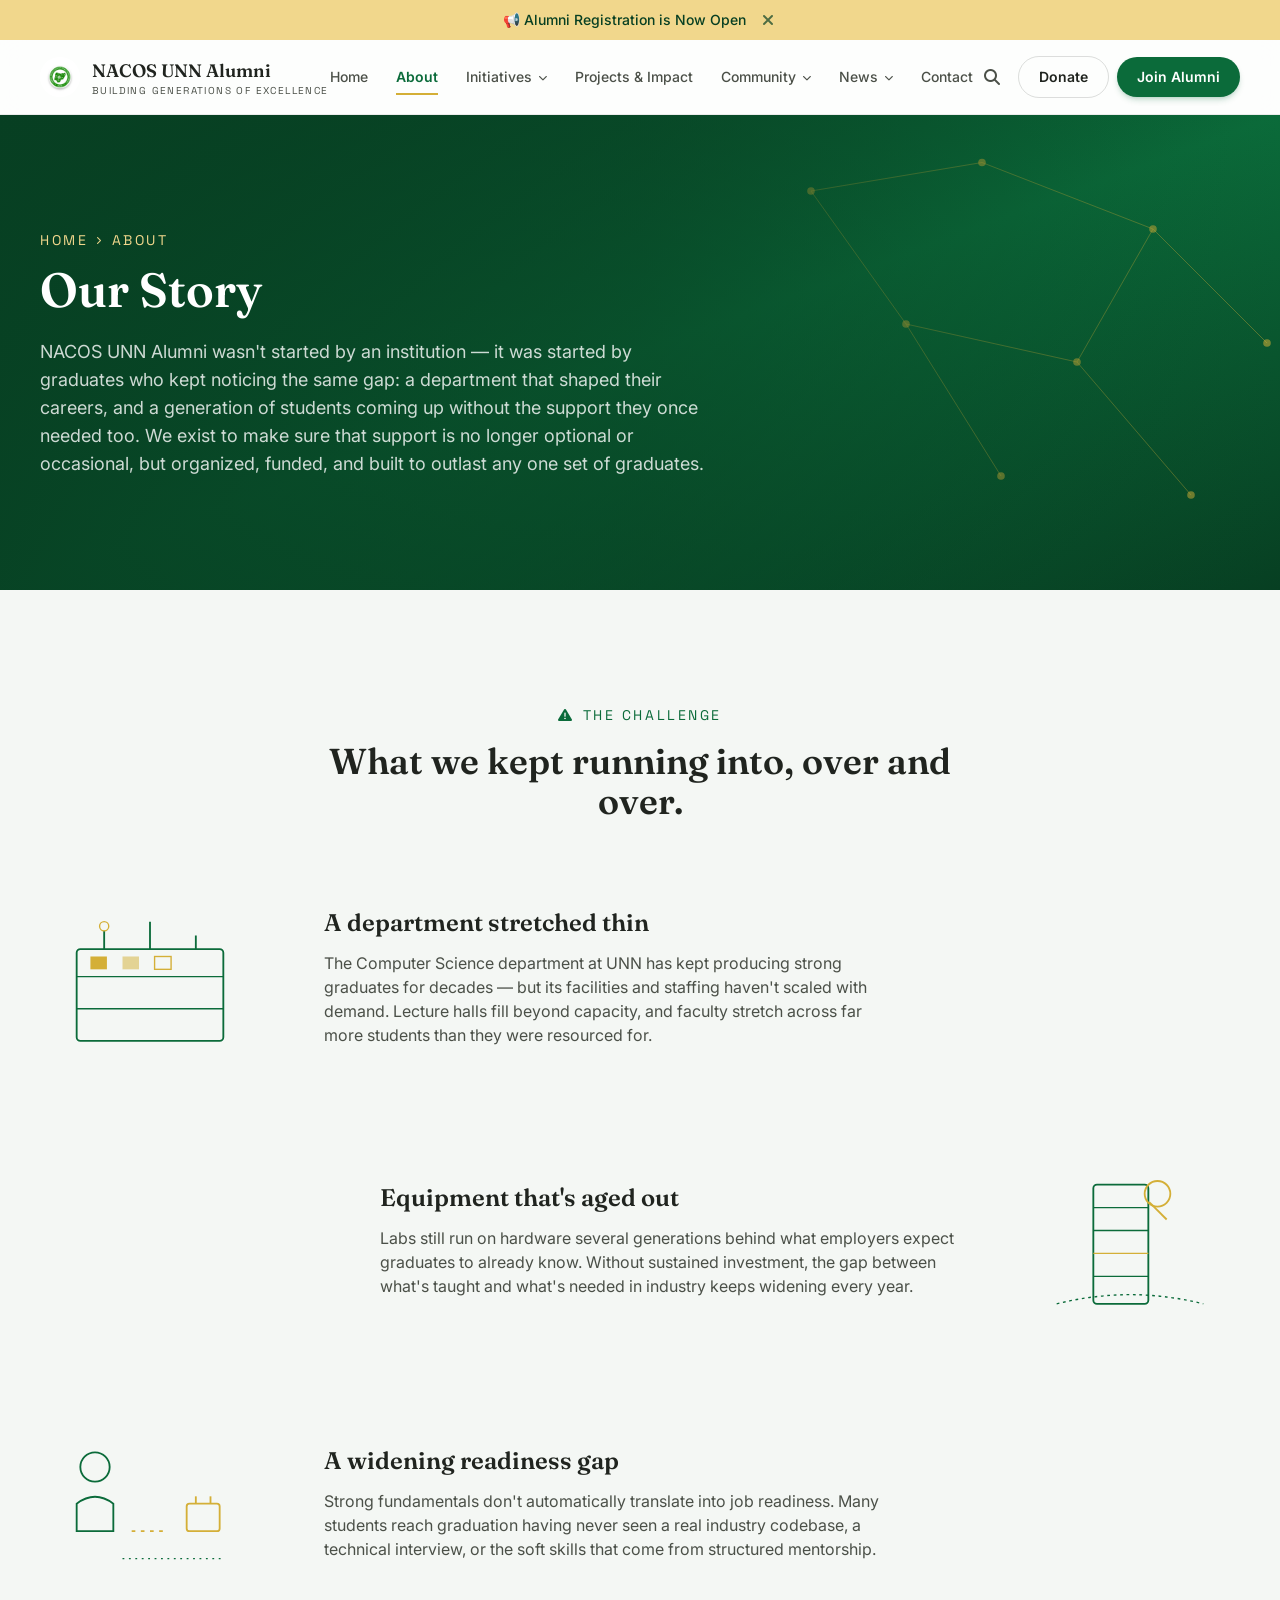
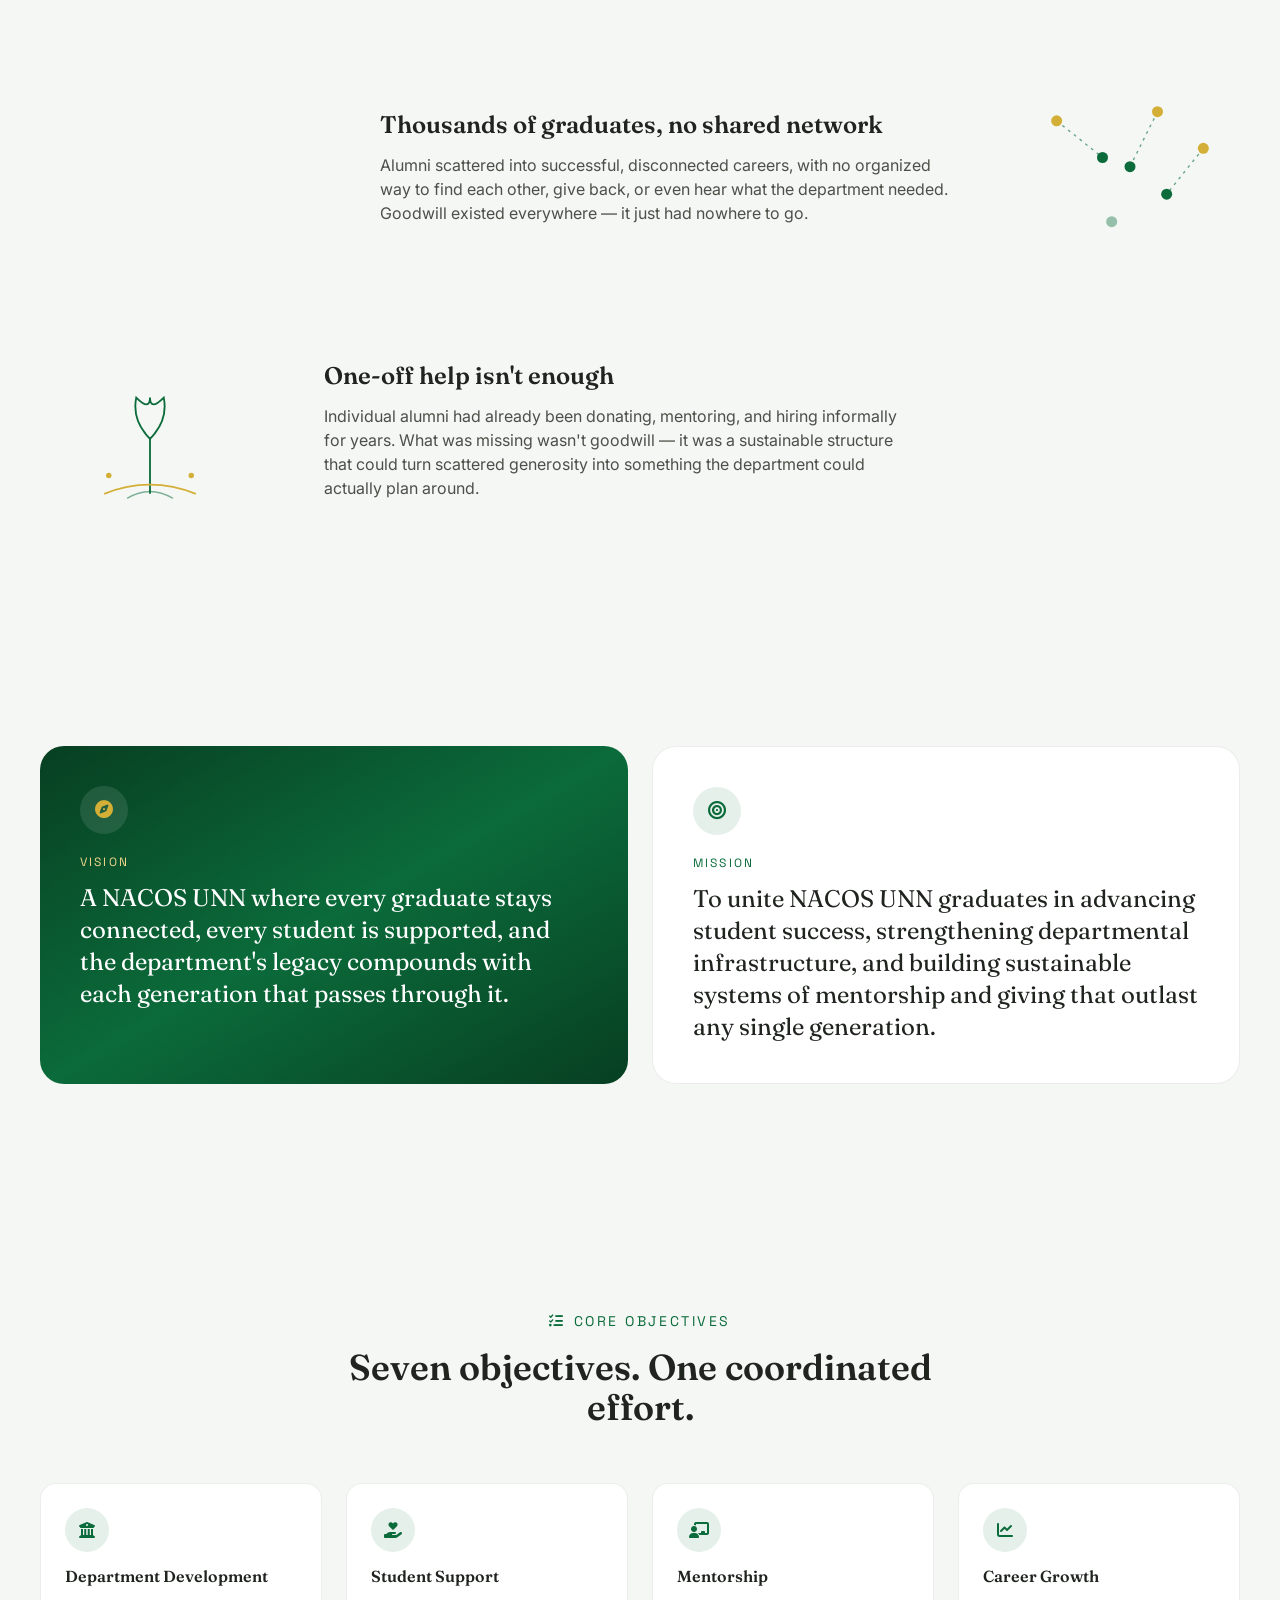
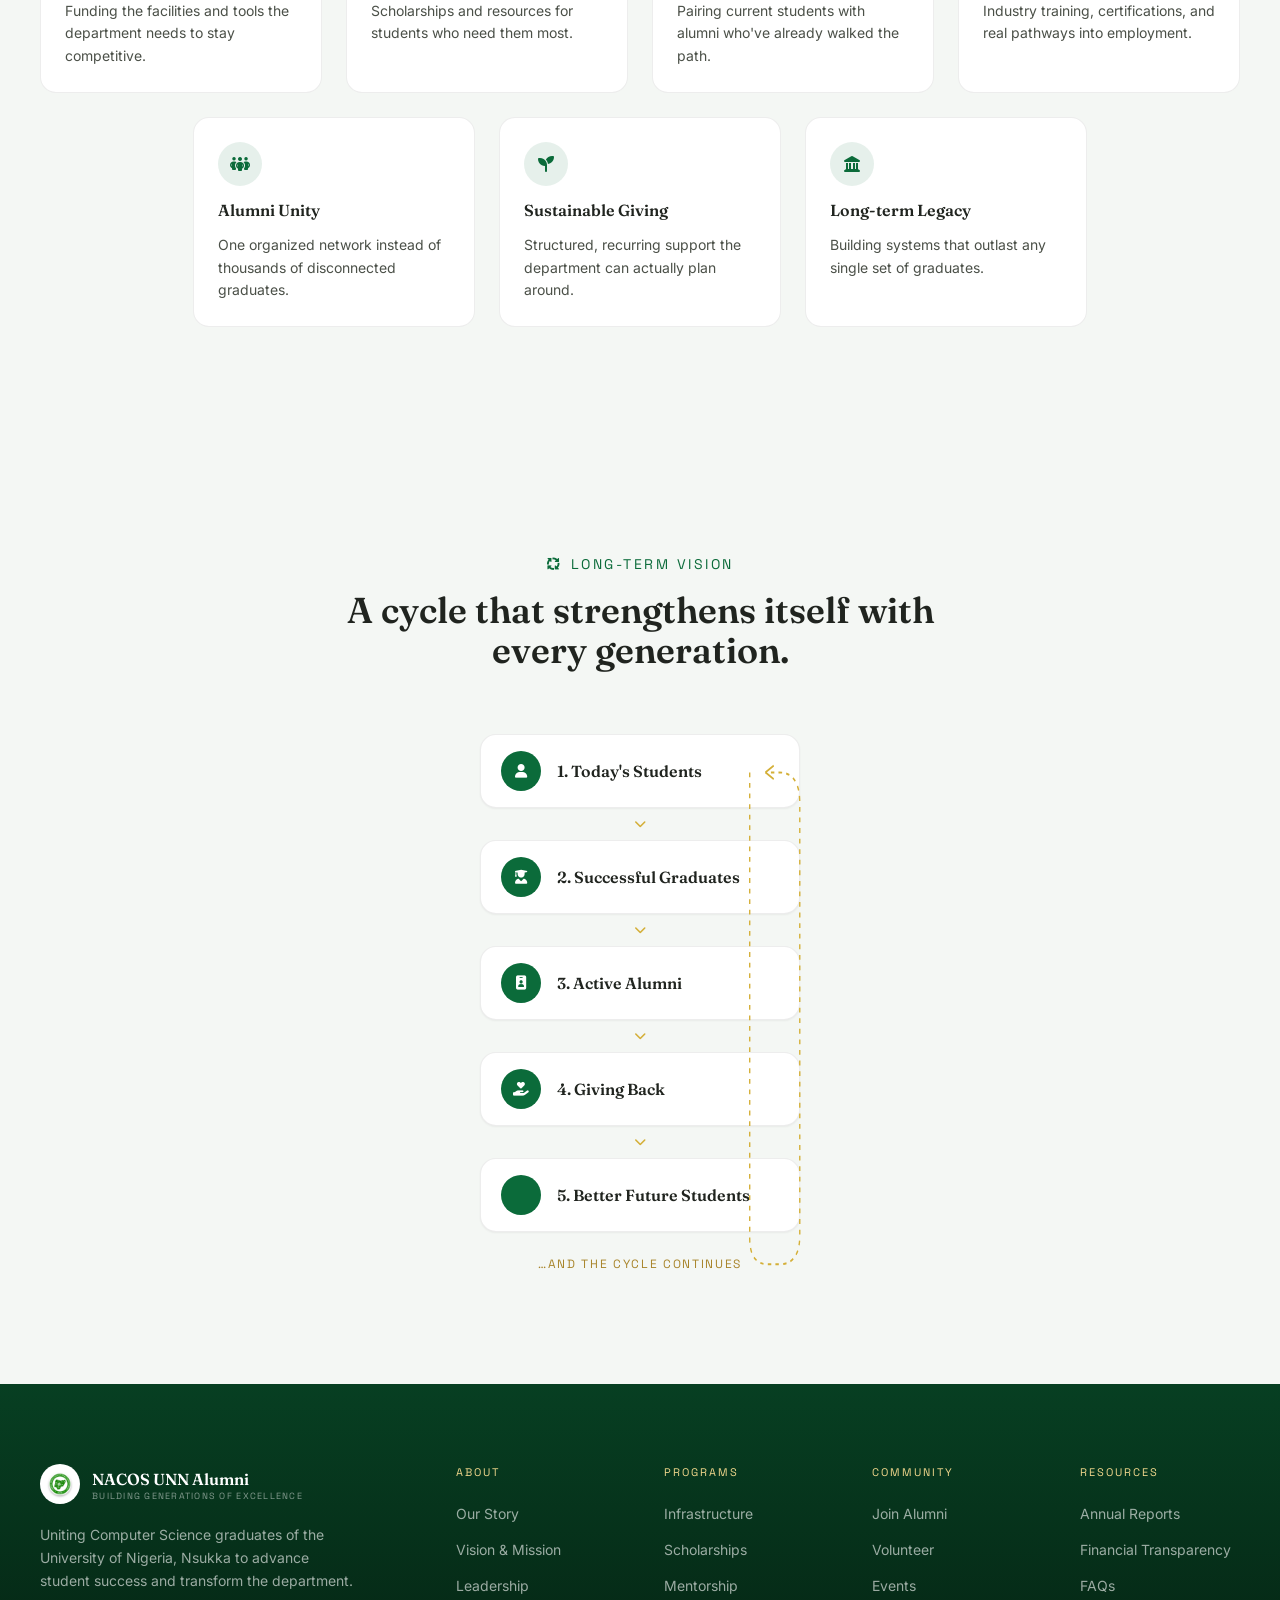
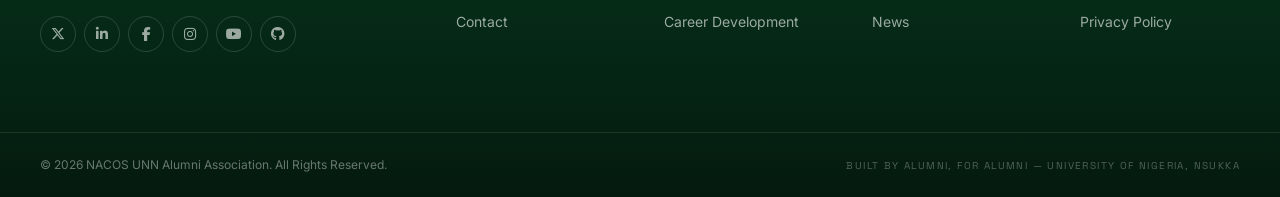
==== about.html @ 80c6c78e "Finished alumni website" ====
<!DOCTYPE html>
<html lang="en">
<head>
  <meta charset="UTF-8" />
  <meta name="viewport" content="width=device-width, initial-scale=1.0" />
  <title>Our Story — NACOS UNN Alumni Association</title>
  <meta name="description" content="Why the NACOS UNN Alumni Association was established, the challenges that led to it, and the long-term vision behind it." />

  <!-- Fonts: Fraunces (display/serif), Inter (body), Space Grotesk (eyebrows/labels) -->
  <link rel="preconnect" href="https://fonts.googleapis.com">
  <link rel="preconnect" href="https://fonts.gstatic.com" crossorigin>
  <link href="https://fonts.googleapis.com/css2?family=Fraunces:opsz,wght@9..144,500;9..144,600;9..144,700&family=Inter:wght@400;500;600;700&family=Space+Grotesk:wght@500;600&display=swap" rel="stylesheet">

  <!-- Font Awesome icons -->
  <link rel="stylesheet" href="https://cdnjs.cloudflare.com/ajax/libs/font-awesome/6.5.2/css/all.min.css">

  <!-- Shared, site-wide compiled Tailwind output -- same file the homepage
       uses, so both pages stay visually identical with one design system. -->
  <link rel="stylesheet" href="./css/output.css">
</head>

<body>

  <!-- =====================================================================
       ANNOUNCEMENT BAR + PRIMARY NAVIGATION + SEARCH MODAL + MOBILE MENU
       Identical chrome to index.html, for a consistent multi-page site.
       The only differences here: "About" is marked as the active link,
       and every other link that points to a homepage-only section is
       prefixed with "index.html" so it works correctly from this page.
  ====================================================================== -->
  <input type="checkbox" id="announcement-dismiss" class="announcement-dismiss sr-only" />
  <div class="announcement-bar">
    <div class="container-content flex items-center justify-center gap-3 py-2.5 text-center">
      <p class="font-body text-xs sm:text-sm font-medium text-forest-dark">
        📢 Alumni Registration is Now Open
      </p>
      <label for="announcement-dismiss" class="announcement-close" aria-label="Dismiss announcement">
        <i class="fa-solid fa-xmark"></i>
      </label>
    </div>
  </div>

  <header class="sticky top-0 z-50">
    <nav aria-label="Primary" class="nav-bar">
      <div class="container-content flex items-center justify-between py-3.5 lg:py-4">

        <a href="index.html" class="flex items-center gap-3" aria-label="NACOS UNN Alumni Association — go to homepage">
          <div class="w-10 h-10 rounded-full overflow-hidden bg-white/5 flex items-center justify-center">
              <img class="w-full h-full" src="./images/nacos_logo.jpg" alt="NACOS LOGO">
          </div>
          <span class="flex flex-col leading-tight">
            <span class="font-display text-base font-semibold text-ink sm:text-lg">NACOS UNN Alumni</span>
            <span class="font-mono text-[9px] uppercase tracking-[0.14em] text-ink-soft sm:text-[10px]">Building Generations of Excellence</span>
          </span>
        </a>

        <ul class="hidden items-center gap-7 lg:flex" role="list">
          <li>
            <a href="index.html" class="nav-link">Home</a>
          </li>
          <li>
            <a href="about.html" class="nav-link is-active" aria-current="page">About</a>
          </li>

          <li class="group relative">
            <button type="button" class="nav-link nav-link--trigger" aria-haspopup="true" aria-expanded="false">
              Initiatives
              <i class="fa-solid fa-chevron-down text-[9px] transition-transform duration-300 group-hover:rotate-180 group-focus-within:rotate-180"></i>
            </button>
            <div class="mega-menu" role="menu">
              <div class="mega-menu__grid">
                <a href="initiatives.html#infrastructure" class="mega-card" role="menuitem">
                  <span class="mega-card__icon"><i class="fa-solid fa-building"></i></span>
                  <span class="mega-card__title">Infrastructure</span>
                  <span class="mega-card__desc">Modern learning facilities.</span>
                </a>
                <a href="initiatives.html#scholarships" class="mega-card" role="menuitem">
                  <span class="mega-card__icon"><i class="fa-solid fa-graduation-cap"></i></span>
                  <span class="mega-card__title">Scholarships</span>
                  <span class="mega-card__desc">Financial support for students.</span>
                </a>
                <a href="initiatives.html#career-coaching" class="mega-card" role="menuitem">
                  <span class="mega-card__icon"><i class="fa-solid fa-briefcase"></i></span>
                  <span class="mega-card__title">Career Development</span>
                  <span class="mega-card__desc">Industry training and certifications.</span>
                </a>
                <a href="initiatives.html#mentorship" class="mega-card" role="menuitem">
                  <span class="mega-card__icon"><i class="fa-solid fa-handshake"></i></span>
                  <span class="mega-card__title">Mentorship</span>
                  <span class="mega-card__desc">Connect students with experienced alumni.</span>
                </a>
                <a href="initiatives.html#alumni-engagement" class="mega-card" role="menuitem">
                  <span class="mega-card__icon"><i class="fa-solid fa-users"></i></span>
                  <span class="mega-card__title">Community</span>
                  <span class="mega-card__desc">Networking events and reunions.</span>
                </a>
                <a href="initiatives.html#recognition" class="mega-card" role="menuitem">
                  <span class="mega-card__icon"><i class="fa-solid fa-award"></i></span>
                  <span class="mega-card__title">Recognition</span>
                  <span class="mega-card__desc">Awards and academic excellence.</span>
                </a>
              </div>
            </div>
          </li>

          <li>
            <a href="index.html#projects" class="nav-link">Projects &amp; Impact</a>
          </li>

          <li class="group relative">
            <button type="button" class="nav-link nav-link--trigger" aria-haspopup="true" aria-expanded="false">
              Community
              <i class="fa-solid fa-chevron-down text-[9px] transition-transform duration-300 group-hover:rotate-180 group-focus-within:rotate-180"></i>
            </button>
            <div class="dropdown-panel" role="menu">
              <span class="dropdown-item dropdown-item--disabled" role="menuitem" aria-disabled="true">
                Alumni Directory <span class="soon-tag">Coming Soon</span>
              </span>
              <a href="index.html#mentorship" class="dropdown-item" role="menuitem">Mentorship</a>
              <a href="index.html#events" class="dropdown-item" role="menuitem">Events</a>
              <a href="index.html#x-spaces" class="dropdown-item" role="menuitem">X Spaces</a>
              <a href="index.html#volunteer" class="dropdown-item" role="menuitem">Volunteer</a>
              <span class="dropdown-item dropdown-item--disabled" role="menuitem" aria-disabled="true">
                Regional Chapters <span class="soon-tag">Coming Soon</span>
              </span>
            </div>
          </li>

          <li class="group relative">
            <button type="button" class="nav-link nav-link--trigger" aria-haspopup="true" aria-expanded="false">
              News
              <i class="fa-solid fa-chevron-down text-[9px] transition-transform duration-300 group-hover:rotate-180 group-focus-within:rotate-180"></i>
            </button>
            <div class="dropdown-panel" role="menu">
              <a href="index.html#latest-news" class="dropdown-item" role="menuitem">Latest News</a>
              <a href="index.html#success-stories" class="dropdown-item" role="menuitem">Success Stories</a>
              <a href="index.html#project-updates" class="dropdown-item" role="menuitem">Project Updates</a>
              <a href="index.html#annual-reports" class="dropdown-item" role="menuitem">Annual Reports</a>
              <a href="index.html#press-releases" class="dropdown-item" role="menuitem">Press Releases</a>
            </div>
          </li>

          <li>
            <a href="index.html#contact" class="nav-link">Contact</a>
          </li>
        </ul>

        <div class="hidden items-center gap-2 lg:flex">
          <label for="search-toggle" class="search-icon-btn" aria-label="Open search" role="button" tabindex="0">
            <i class="fa-solid fa-magnifying-glass"></i>
          </label>
          <a href="support.html" class="btn-outline-dark">Donate</a>
          <a href="join.html" class="btn-fill-green">Join Alumni</a>
        </div>

        <div class="flex items-center gap-3 lg:hidden">
          <label for="search-toggle" class="search-icon-btn" aria-label="Open search" role="button" tabindex="0">
            <i class="fa-solid fa-magnifying-glass"></i>
          </label>
          <button id="mobile-menu-btn" type="button" aria-label="Open menu" aria-expanded="false" aria-controls="mobile-menu" class="search-icon-btn">
            <i class="fa-solid fa-bars text-lg"></i>
          </button>
        </div>
      </div>
    </nav>
  </header>

  <input type="checkbox" id="search-toggle" class="search-toggle sr-only" />
  <div class="search-modal-backdrop">
    <div class="search-modal" role="dialog" aria-modal="true" aria-label="Search the site">
      <div class="flex items-center justify-between gap-4 border-b border-ink/10 p-5">
        <label for="search-toggle" class="flex flex-1 items-center gap-3 cursor-text">
          <i class="fa-solid fa-magnifying-glass text-ink-soft"></i>
          <input type="search" placeholder="Search projects, news, alumni, events…" class="search-modal__input" />
        </label>
        <label for="search-toggle" class="search-modal__close" aria-label="Close search">
          <i class="fa-solid fa-xmark"></i>
        </label>
      </div>
      <div class="p-5">
        <p class="mb-3 font-mono text-[11px] uppercase tracking-[0.16em] text-ink-soft">Browse by category</p>
        <div class="flex flex-wrap gap-2">
          <a href="index.html#projects" class="search-suggestion">Projects</a>
          <a href="index.html#latest-news" class="search-suggestion">News</a>
          <a href="index.html#community" class="search-suggestion">Alumni</a>
          <a href="index.html#events" class="search-suggestion">Events</a>
          <a href="initiatives.html#scholarships" class="search-suggestion">Scholarships</a>
          <a href="index.html#latest-news" class="search-suggestion">Articles</a>
        </div>
      </div>
    </div>
  </div>

  <div id="mobile-menu" class="mobile-menu hidden" role="dialog" aria-modal="true" aria-label="Mobile navigation">
    <div class="flex items-center justify-between px-6 py-5">
      <a href="index.html" class="flex items-center gap-2.5" aria-label="NACOS UNN Alumni Association — go to homepage">
        <svg width="34" height="34" viewBox="0 0 42 42" aria-hidden="true">
          <circle cx="21" cy="21" r="20" fill="#D4AF37" stroke="#0B6B3A" stroke-width="1.5" />
          <path d="M21 14 L30 18.5 L21 23 L12 18.5 Z" fill="#073F22" />
          <path d="M16 20.5 V26 Q21 28.5 26 26 V20.5" fill="none" stroke="#073F22" stroke-width="1.4" />
        </svg>
        <span class="font-display text-base font-semibold text-white">NACOS UNN Alumni</span>
      </a>
      <button id="mobile-menu-close" type="button" aria-label="Close menu" class="flex h-10 w-10 items-center justify-center rounded-full bg-white/10 text-white">
        <i class="fa-solid fa-xmark text-xl"></i>
      </button>
    </div>

    <ul class="flex flex-1 flex-col gap-1 px-6 pt-4" role="list">
      <li class="menu-item delay-1"><a href="index.html" class="mobile-link">Home</a></li>
      <li class="menu-item delay-2"><a href="about.html" class="mobile-link is-active">About</a></li>
      <li class="menu-item delay-3"><a href="initiatives.html" class="mobile-link">Initiatives</a></li>
      <li class="menu-item delay-4"><a href="index.html#projects" class="mobile-link">Projects &amp; Impact</a></li>
      <li class="menu-item delay-5"><a href="index.html#community" class="mobile-link">Community</a></li>
      <li class="menu-item delay-6"><a href="index.html#latest-news" class="mobile-link">News</a></li>
      <li class="menu-item delay-7"><a href="index.html#contact" class="mobile-link">Contact</a></li>
    </ul>

    <div class="menu-item delay-7 flex flex-col gap-3 px-6 py-6">
      <a href="support.html" class="btn-outline-light w-full">Donate</a>
      <a href="join.html" class="btn-primary w-full">Join Alumni</a>
    </div>

    <div class="menu-item delay-7 flex items-center justify-center gap-4 pb-5">
      <a href="#" class="social-icon-light" aria-label="Facebook"><i class="fa-brands fa-facebook-f"></i></a>
      <a href="#" class="social-icon-light" aria-label="X (Twitter)"><i class="fa-brands fa-x-twitter"></i></a>
      <a href="#" class="social-icon-light" aria-label="LinkedIn"><i class="fa-brands fa-linkedin-in"></i></a>
      <a href="#" class="social-icon-light" aria-label="Instagram"><i class="fa-brands fa-instagram"></i></a>
    </div>

    <p class="menu-item delay-7 border-t border-white/10 px-6 py-4 text-center font-mono text-[11px] text-white/50">
      © 2026 NACOS UNN Alumni Association
    </p>
  </div>

  <!-- =====================================================================
       HERO (Page 2: About) — "Our Story"
       A shorter, contained hero (not full-screen like the homepage's) —
       a section banner rather than a landing moment. Same gradient +
       constellation language as the homepage hero, scaled down, so the
       brand feels continuous across pages.
  ====================================================================== -->
  <section class="relative overflow-hidden bg-gradient-to-br from-forest-dark via-forest to-forest-dark py-24 sm:py-28">
    <svg class="absolute inset-0 h-full w-full" viewBox="0 0 1440 500" preserveAspectRatio="xMidYMid slice" aria-hidden="true">
      <g stroke="#D4AF37" stroke-width="1" fill="none" opacity="0.4">
        <line x1="900" y1="80" x2="1080" y2="50" /><line x1="1080" y1="50" x2="1260" y2="120" />
        <line x1="1260" y1="120" x2="1380" y2="240" /><line x1="900" y1="80" x2="1000" y2="220" />
        <line x1="1000" y1="220" x2="1180" y2="260" /><line x1="1180" y1="260" x2="1260" y2="120" />
        <line x1="1000" y1="220" x2="1100" y2="380" /><line x1="1180" y1="260" x2="1300" y2="400" />
      </g>
      <g fill="#D4AF37" opacity="0.55">
        <circle cx="1080" cy="50" r="4" /><circle cx="1260" cy="120" r="4" /><circle cx="1380" cy="240" r="4" />
        <circle cx="1000" cy="220" r="4" /><circle cx="1180" cy="260" r="4" /><circle cx="1100" cy="380" r="4" />
        <circle cx="1300" cy="400" r="4" /><circle cx="900" cy="80" r="4" />
      </g>
    </svg>
    <div class="absolute inset-0 bg-gradient-to-r from-forest-dark/90 via-forest-dark/60 to-transparent"></div>

    <div class="container-content relative">
      <p class="eyebrow mb-4">
        <a href="index.html" class="hover:text-gold">Home</a>
        <i class="fa-solid fa-chevron-right text-[8px]"></i> About
      </p>
      <h1 class="font-display text-4xl font-semibold text-white sm:text-5xl">Our Story</h1>
      <p class="mt-6 max-w-2xl text-base leading-relaxed text-white/80 sm:text-lg">
        NACOS UNN Alumni wasn't started by an institution &mdash; it was started
        by graduates who kept noticing the same gap: a department that shaped
        their careers, and a generation of students coming up without the
        support they once needed too. We exist to make sure that support is
        no longer optional or occasional, but organized, funded, and built to
        outlast any one set of graduates.
      </p>
    </div>
  </section>

  <!-- =====================================================================
       THE CHALLENGE
       Five alternating storytelling rows, each paired with a small
       original line-art illustration (inline SVG, on-brand gold/forest)
       since no photographic assets are part of this build.
  ====================================================================== -->
  <section id="challenge" class="container-content py-20 sm:py-28">
    <div class="mx-auto max-w-2xl text-center">
      <p class="eyebrow eyebrow--light mx-auto mb-4 justify-center">
        <i class="fa-solid fa-triangle-exclamation"></i> The Challenge
      </p>
      <h2 class="font-display text-3xl font-semibold text-ink sm:text-4xl">
        What we kept running into, over and over.
      </h2>
    </div>

    <div class="mt-16 flex flex-col gap-16 sm:gap-20">

      <!-- 1. Current state of the department -->
      <div class="challenge-row">
        <div class="challenge-row__art">
          <svg viewBox="0 0 240 200" aria-hidden="true">
            <rect x="40" y="70" width="160" height="100" rx="4" fill="none" stroke="#0B6B3A" stroke-width="2"/>
            <line x1="40" y1="100" x2="200" y2="100" stroke="#0B6B3A" stroke-width="1.5"/>
            <line x1="40" y1="135" x2="200" y2="135" stroke="#0B6B3A" stroke-width="1.5"/>
            <rect x="55" y="78" width="18" height="14" fill="#D4AF37"/>
            <rect x="90" y="78" width="18" height="14" fill="#D4AF37" opacity="0.5"/>
            <rect x="125" y="78" width="18" height="14" fill="none" stroke="#D4AF37" stroke-width="1.5"/>
            <path d="M70 70 V50 M120 70 V40 M170 70 V55" stroke="#0B6B3A" stroke-width="2"/>
            <circle cx="70" cy="45" r="5" fill="none" stroke="#D4AF37" stroke-width="1.5"/>
          </svg>
        </div>
        <div class="challenge-row__text">
          <h3 class="challenge-row__title">A department stretched thin</h3>
          <p class="challenge-row__desc">
            The Computer Science department at UNN has kept producing strong
            graduates for decades &mdash; but its facilities and staffing haven't
            scaled with demand. Lecture halls fill beyond capacity, and
            faculty stretch across far more students than they were resourced
            for.
          </p>
        </div>
      </div>

      <!-- 2. Infrastructure challenges -->
      <div class="challenge-row challenge-row--reverse">
        <div class="challenge-row__art">
          <svg viewBox="0 0 240 200" aria-hidden="true">
            <rect x="80" y="40" width="60" height="130" rx="4" fill="none" stroke="#0B6B3A" stroke-width="2"/>
            <line x1="80" y1="65" x2="140" y2="65" stroke="#0B6B3A" stroke-width="1.5"/>
            <line x1="80" y1="90" x2="140" y2="90" stroke="#0B6B3A" stroke-width="1.5"/>
            <line x1="80" y1="115" x2="140" y2="115" stroke="#D4AF37" stroke-width="1.5"/>
            <line x1="80" y1="140" x2="140" y2="140" stroke="#0B6B3A" stroke-width="1.5"/>
            <circle cx="150" cy="50" r="14" fill="none" stroke="#D4AF37" stroke-width="2"/>
            <line x1="141" y1="59" x2="160" y2="78" stroke="#D4AF37" stroke-width="2"/>
            <path d="M40 170 Q120 150 200 170" stroke="#0B6B3A" stroke-width="1.5" fill="none" stroke-dasharray="3 4"/>
          </svg>
        </div>
        <div class="challenge-row__text">
          <h3 class="challenge-row__title">Equipment that's aged out</h3>
          <p class="challenge-row__desc">
            Labs still run on hardware several generations behind what
            employers expect graduates to already know. Without sustained
            investment, the gap between what's taught and what's needed in
            industry keeps widening every year.
          </p>
        </div>
      </div>

      <!-- 3. Career readiness gap -->
      <div class="challenge-row">
        <div class="challenge-row__art">
          <svg viewBox="0 0 240 200" aria-hidden="true">
            <circle cx="60" cy="60" r="16" fill="none" stroke="#0B6B3A" stroke-width="2"/>
            <path d="M40 100 Q60 85 80 100 V130 H40 Z" fill="none" stroke="#0B6B3A" stroke-width="2"/>
            <path d="M100 130 H140" stroke="#D4AF37" stroke-width="2" stroke-dasharray="4 6"/>
            <rect x="160" y="100" width="36" height="30" rx="3" fill="none" stroke="#D4AF37" stroke-width="2"/>
            <line x1="170" y1="100" x2="170" y2="92" stroke="#D4AF37" stroke-width="2"/>
            <line x1="186" y1="100" x2="186" y2="92" stroke="#D4AF37" stroke-width="2"/>
            <line x1="90" y1="160" x2="200" y2="160" stroke="#0B6B3A" stroke-width="1.5" stroke-dasharray="2 5"/>
          </svg>
        </div>
        <div class="challenge-row__text">
          <h3 class="challenge-row__title">A widening readiness gap</h3>
          <p class="challenge-row__desc">
            Strong fundamentals don't automatically translate into job
            readiness. Many students reach graduation having never seen a
            real industry codebase, a technical interview, or the soft
            skills that come from structured mentorship.
          </p>
        </div>
      </div>

      <!-- 4. Alumni disconnect -->
      <div class="challenge-row challenge-row--reverse">
        <div class="challenge-row__art">
          <svg viewBox="0 0 240 200" aria-hidden="true">
            <g stroke="#0B6B3A" stroke-width="1.5" fill="none" stroke-dasharray="3 5" opacity="0.6">
              <line x1="40" y1="50" x2="90" y2="90" /><line x1="150" y1="40" x2="120" y2="100" />
              <line x1="200" y1="80" x2="160" y2="130" />
            </g>
            <circle cx="40" cy="50" r="6" fill="#D4AF37"/>
            <circle cx="150" cy="40" r="6" fill="#D4AF37"/>
            <circle cx="200" cy="80" r="6" fill="#D4AF37"/>
            <circle cx="90" cy="90" r="6" fill="#0B6B3A"/>
            <circle cx="120" cy="100" r="6" fill="#0B6B3A"/>
            <circle cx="160" cy="130" r="6" fill="#0B6B3A"/>
            <circle cx="100" cy="160" r="6" fill="#0B6B3A" opacity="0.4"/>
          </svg>
        </div>
        <div class="challenge-row__text">
          <h3 class="challenge-row__title">Thousands of graduates, no shared network</h3>
          <p class="challenge-row__desc">
            Alumni scattered into successful, disconnected careers, with no
            organized way to find each other, give back, or even hear what
            the department needed. Goodwill existed everywhere &mdash; it just
            had nowhere to go.
          </p>
        </div>
      </div>

      <!-- 5. Need for sustainable support -->
      <div class="challenge-row">
        <div class="challenge-row__art">
          <svg viewBox="0 0 240 200" aria-hidden="true">
            <path d="M120 170 V110" stroke="#0B6B3A" stroke-width="2"/>
            <path d="M120 110 Q100 90 105 65 Q120 80 120 65 Q120 80 135 65 Q140 90 120 110 Z" fill="none" stroke="#0B6B3A" stroke-width="2"/>
            <path d="M70 170 Q120 150 170 170" stroke="#D4AF37" stroke-width="2" fill="none"/>
            <path d="M95 175 Q120 160 145 175" stroke="#0B6B3A" stroke-width="1.5" fill="none" opacity="0.5"/>
            <circle cx="75" cy="150" r="3" fill="#D4AF37"/>
            <circle cx="165" cy="150" r="3" fill="#D4AF37"/>
          </svg>
        </div>
        <div class="challenge-row__text">
          <h3 class="challenge-row__title">One-off help isn't enough</h3>
          <p class="challenge-row__desc">
            Individual alumni had already been donating, mentoring, and
            hiring informally for years. What was missing wasn't goodwill
            &mdash; it was a sustainable structure that could turn scattered
            generosity into something the department could actually plan
            around.
          </p>
        </div>
      </div>

    </div>
  </section>

  <!-- =====================================================================
       VISION & MISSION
       Two contrasting cards side by side: Vision (dark/gold) and Mission
       (light/forest), so they read as distinct but complementary.
  ====================================================================== -->
  <section class="bg-mist py-20 sm:py-28">
    <div class="container-content">
      <div class="grid gap-6 lg:grid-cols-2">

        <div class="vm-card vm-card--dark">
          <span class="vm-card__icon vm-card__icon--dark"><i class="fa-solid fa-compass"></i></span>
          <p class="vm-card__label vm-card__label--dark">Vision</p>
          <p class="vm-card__statement vm-card__statement--dark">
            A NACOS UNN where every graduate stays connected, every student
            is supported, and the department's legacy compounds with each
            generation that passes through it.
          </p>
        </div>

        <div class="vm-card vm-card--light">
          <span class="vm-card__icon vm-card__icon--light"><i class="fa-solid fa-bullseye"></i></span>
          <p class="vm-card__label vm-card__label--light">Mission</p>
          <p class="vm-card__statement vm-card__statement--light">
            To unite NACOS UNN graduates in advancing student success,
            strengthening departmental infrastructure, and building
            sustainable systems of mentorship and giving that outlast any
            single generation.
          </p>
        </div>

      </div>
    </div>
  </section>

  <!-- =====================================================================
       CORE OBJECTIVES
       Seven cards. Laid out as a centered flex-wrap grid (rather than a
       fixed grid-cols) so the leftover card in the final row centers
       itself naturally instead of sitting awkwardly to one side.
  ====================================================================== -->
  <section class="container-content py-20 sm:py-28">
    <div class="mx-auto max-w-2xl text-center">
      <p class="eyebrow eyebrow--light mx-auto mb-4 justify-center">
        <i class="fa-solid fa-list-check"></i> Core Objectives
      </p>
      <h2 class="font-display text-3xl font-semibold text-ink sm:text-4xl">
        Seven objectives. One coordinated effort.
      </h2>
    </div>

    <div class="objectives-grid">
      <div class="objective-card">
        <span class="objective-card__icon"><i class="fa-solid fa-building-columns"></i></span>
        <h3 class="objective-card__title">Department Development</h3>
        <p class="objective-card__desc">Funding the facilities and tools the department needs to stay competitive.</p>
      </div>
      <div class="objective-card">
        <span class="objective-card__icon"><i class="fa-solid fa-hand-holding-heart"></i></span>
        <h3 class="objective-card__title">Student Support</h3>
        <p class="objective-card__desc">Scholarships and resources for students who need them most.</p>
      </div>
      <div class="objective-card">
        <span class="objective-card__icon"><i class="fa-solid fa-chalkboard-user"></i></span>
        <h3 class="objective-card__title">Mentorship</h3>
        <p class="objective-card__desc">Pairing current students with alumni who've already walked the path.</p>
      </div>
      <div class="objective-card">
        <span class="objective-card__icon"><i class="fa-solid fa-chart-line"></i></span>
        <h3 class="objective-card__title">Career Growth</h3>
        <p class="objective-card__desc">Industry training, certifications, and real pathways into employment.</p>
      </div>
      <div class="objective-card">
        <span class="objective-card__icon"><i class="fa-solid fa-people-group"></i></span>
        <h3 class="objective-card__title">Alumni Unity</h3>
        <p class="objective-card__desc">One organized network instead of thousands of disconnected graduates.</p>
      </div>
      <div class="objective-card">
        <span class="objective-card__icon"><i class="fa-solid fa-seedling"></i></span>
        <h3 class="objective-card__title">Sustainable Giving</h3>
        <p class="objective-card__desc">Structured, recurring support the department can actually plan around.</p>
      </div>
      <div class="objective-card">
        <span class="objective-card__icon"><i class="fa-solid fa-landmark"></i></span>
        <h3 class="objective-card__title">Long-term Legacy</h3>
        <p class="objective-card__desc">Building systems that outlast any single set of graduates.</p>
      </div>
    </div>
  </section>

  <!-- =====================================================================
       LONG-TERM VISION — visual roadmap
       A vertical 5-stage cycle: Today's Students -> Successful Graduates
       -> Active Alumni -> Giving Back -> Better Future Students, with a
       looping connector back to the top signifying the cycle repeats and
       compounds with every generation (ties back to the Vision card above).
  ====================================================================== -->
  <section class="bg-mist py-20 sm:py-28">
    <div class="container-content">
      <div class="mx-auto max-w-2xl text-center">
        <p class="eyebrow eyebrow--light mx-auto mb-4 justify-center">
          <i class="fa-solid fa-arrows-spin"></i> Long-Term Vision
        </p>
        <h2 class="font-display text-3xl font-semibold text-ink sm:text-4xl">
          A cycle that strengthens itself with every generation.
        </h2>
      </div>

      <div class="roadmap">
        <div class="roadmap__loop" aria-hidden="true">
          <svg viewBox="0 0 140 560" preserveAspectRatio="none">
            <path d="M55 40 V525 Q55 552 82 552 H98 Q128 552 128 522 V72 Q128 40 98 40 H78"
                  fill="none" stroke="#D4AF37" stroke-width="2" stroke-dasharray="5 6" />
            <path d="M78 40 l12 -7 M78 40 l12 7" fill="none" stroke="#D4AF37" stroke-width="2" />
          </svg>
        </div>

        <div class="roadmap__step">
          <span class="roadmap__icon"><i class="fa-solid fa-user"></i></span>
          <span class="roadmap__label">1. Today's Students</span>
        </div>
        <i class="fa-solid fa-chevron-down roadmap__arrow" aria-hidden="true"></i>

        <div class="roadmap__step">
          <span class="roadmap__icon"><i class="fa-solid fa-user-graduate"></i></span>
          <span class="roadmap__label">2. Successful Graduates</span>
        </div>
        <i class="fa-solid fa-chevron-down roadmap__arrow" aria-hidden="true"></i>

        <div class="roadmap__step">
          <span class="roadmap__icon"><i class="fa-solid fa-id-badge"></i></span>
          <span class="roadmap__label">3. Active Alumni</span>
        </div>
        <i class="fa-solid fa-chevron-down roadmap__arrow" aria-hidden="true"></i>

        <div class="roadmap__step">
          <span class="roadmap__icon"><i class="fa-solid fa-hand-holding-heart"></i></span>
          <span class="roadmap__label">4. Giving Back</span>
        </div>
        <i class="fa-solid fa-chevron-down roadmap__arrow" aria-hidden="true"></i>

        <div class="roadmap__step roadmap__step--last">
          <span class="roadmap__icon"><i class="fa-solid fa-sparkles"></i></span>
          <span class="roadmap__label">5. Better Future Students</span>
        </div>

        <p class="roadmap__loop-caption">…and the cycle continues</p>
      </div>
    </div>
  </section>


  <!-- ===================================================================
       SITE FOOTER
       Four-column nav + brand + social + legal bottom bar.
       Matches the dark-green brand palette used across the site.
  ==================================================================== -->
  <footer class="bg-gradient-to-b from-forest-dark to-[#041A0E]" aria-label="Site footer">

    <!-- Top: logo + columns + newsletter -->
    <div class="container-content py-16 sm:py-20">
      <div class="grid grid-cols-1 gap-12 sm:grid-cols-2 lg:grid-cols-6">

        <!-- Brand column (spans 2 of 6 on large) -->
        <div class="lg:col-span-2">
          <a href="index.html" class="inline-flex items-center gap-3 mb-5" aria-label="NACOS UNN Alumni Association — homepage">
            <div class="w-10 h-10 rounded-full overflow-hidden bg-white/5 flex items-center justify-center">
              <img class="w-full h-full" src="./images/nacos_logo.jpg" alt="NACOS LOGO">
          </div>
            <span class="flex flex-col leading-tight">
              <span class="font-display text-base font-semibold text-white">NACOS UNN Alumni</span>
              <span class="font-mono text-[9px] uppercase tracking-[0.14em] text-white/50">Building Generations of Excellence</span>
            </span>
          </a>

          <p class="font-body text-sm leading-relaxed text-white/60 max-w-xs">
            Uniting Computer Science graduates of the University of Nigeria, Nsukka to advance student success and transform the department.
          </p>

          <!-- Social icons -->
          <div class="mt-6 flex flex-wrap gap-2">
            <a href="#" class="flex h-9 w-9 items-center justify-center rounded-full border border-white/15 text-white/60 transition-all duration-200 hover:border-gold hover:text-gold" aria-label="Follow us on X (Twitter)">
              <i class="fa-brands fa-x-twitter text-sm"></i>
            </a>
            <a href="#" class="flex h-9 w-9 items-center justify-center rounded-full border border-white/15 text-white/60 transition-all duration-200 hover:border-gold hover:text-gold" aria-label="Connect on LinkedIn">
              <i class="fa-brands fa-linkedin-in text-sm"></i>
            </a>
            <a href="#" class="flex h-9 w-9 items-center justify-center rounded-full border border-white/15 text-white/60 transition-all duration-200 hover:border-gold hover:text-gold" aria-label="Follow us on Facebook">
              <i class="fa-brands fa-facebook-f text-sm"></i>
            </a>
            <a href="#" class="flex h-9 w-9 items-center justify-center rounded-full border border-white/15 text-white/60 transition-all duration-200 hover:border-gold hover:text-gold" aria-label="Follow us on Instagram">
              <i class="fa-brands fa-instagram text-sm"></i>
            </a>
            <a href="#" class="flex h-9 w-9 items-center justify-center rounded-full border border-white/15 text-white/60 transition-all duration-200 hover:border-gold hover:text-gold" aria-label="Subscribe on YouTube">
              <i class="fa-brands fa-youtube text-sm"></i>
            </a>
            <a href="#" class="flex h-9 w-9 items-center justify-center rounded-full border border-white/15 text-white/60 transition-all duration-200 hover:border-gold hover:text-gold" aria-label="Find us on GitHub">
              <i class="fa-brands fa-github text-sm"></i>
            </a>
          </div>
        </div>

        <!-- Nav column 1: About -->
        <div>
          <h3 class="font-mono text-[11px] uppercase tracking-[0.18em] text-gold-soft mb-5">About</h3>
          <ul class="space-y-3" role="list">
            <li><a href="about.html" class="font-body text-sm text-white/60 transition-colors duration-200 hover:text-white">Our Story</a></li>
            <li><a href="about.html#vision-mission" class="font-body text-sm text-white/60 transition-colors duration-200 hover:text-white">Vision &amp; Mission</a></li>
            <li><a href="about.html#leadership" class="font-body text-sm text-white/60 transition-colors duration-200 hover:text-white">Leadership</a></li>
            <li><a href="index.html#contact" class="font-body text-sm text-white/60 transition-colors duration-200 hover:text-white">Contact</a></li>
          </ul>
        </div>

        <!-- Nav column 2: Programs -->
        <div>
          <h3 class="font-mono text-[11px] uppercase tracking-[0.18em] text-gold-soft mb-5">Programs</h3>
          <ul class="space-y-3" role="list">
            <li><a href="initiatives.html#infrastructure" class="font-body text-sm text-white/60 transition-colors duration-200 hover:text-white">Infrastructure</a></li>
            <li><a href="initiatives.html#scholarships" class="font-body text-sm text-white/60 transition-colors duration-200 hover:text-white">Scholarships</a></li>
            <li><a href="initiatives.html#mentorship" class="font-body text-sm text-white/60 transition-colors duration-200 hover:text-white">Mentorship</a></li>
            <li><a href="initiatives.html#career-coaching" class="font-body text-sm text-white/60 transition-colors duration-200 hover:text-white">Career Development</a></li>
          </ul>
        </div>

        <!-- Nav column 3: Community -->
        <div>
          <h3 class="font-mono text-[11px] uppercase tracking-[0.18em] text-gold-soft mb-5">Community</h3>
          <ul class="space-y-3" role="list">
            <li><a href="join.html" class="font-body text-sm text-white/60 transition-colors duration-200 hover:text-white">Join Alumni</a></li>
            <li><a href="projects.html#volunteer" class="font-body text-sm text-white/60 transition-colors duration-200 hover:text-white">Volunteer</a></li>
            <li><a href="index.html#events" class="font-body text-sm text-white/60 transition-colors duration-200 hover:text-white">Events</a></li>
            <li><a href="index.html#latest-news" class="font-body text-sm text-white/60 transition-colors duration-200 hover:text-white">News</a></li>
          </ul>
        </div>

        <!-- Nav column 4: Resources -->
        <div>
          <h3 class="font-mono text-[11px] uppercase tracking-[0.18em] text-gold-soft mb-5">Resources</h3>
          <ul class="space-y-3" role="list">
            <li><a href="projects.html#financial-transparency" class="font-body text-sm text-white/60 transition-colors duration-200 hover:text-white">Annual Reports</a></li>
            <li><a href="projects.html#financial-transparency" class="font-body text-sm text-white/60 transition-colors duration-200 hover:text-white">Financial Transparency</a></li>
            <li><a href="support.html#faq" class="font-body text-sm text-white/60 transition-colors duration-200 hover:text-white">FAQs</a></li>
            <li><a href="#privacy" class="font-body text-sm text-white/60 transition-colors duration-200 hover:text-white">Privacy Policy</a></li>
          </ul>
        </div>

      </div>
    </div>

    <!-- Divider -->
    <div class="border-t border-white/10"></div>

    <!-- Bottom bar -->
    <div class="container-content py-6">
      <div class="flex flex-col items-center gap-3 text-center sm:flex-row sm:justify-between sm:text-left">
        <p class="font-body text-xs text-white/40">
          © 2026 NACOS UNN Alumni Association. All Rights Reserved.
        </p>
        <p class="font-mono text-[10px] uppercase tracking-[0.14em] text-white/30">
          Built by alumni, for alumni — University of Nigeria, Nsukka
        </p>
      </div>
    </div>

  </footer>



  <!-- =====================================================================
       JAVASCRIPT — MOBILE MENU ONLY (identical to index.html)
  ====================================================================== -->
  <script>
    const menuBtn = document.getElementById('mobile-menu-btn');
    const closeBtn = document.getElementById('mobile-menu-close');
    const mobileMenu = document.getElementById('mobile-menu');

    function openMobileMenu() {
      mobileMenu.classList.remove('hidden');
      mobileMenu.classList.add('flex', 'is-open');
      document.body.classList.add('overflow-hidden');
      menuBtn.setAttribute('aria-expanded', 'true');
      closeBtn.focus();
    }

    function closeMobileMenu() {
      mobileMenu.classList.add('hidden');
      mobileMenu.classList.remove('flex', 'is-open');
      document.body.classList.remove('overflow-hidden');
      menuBtn.setAttribute('aria-expanded', 'false');
      menuBtn.focus();
    }

    menuBtn.addEventListener('click', openMobileMenu);
    closeBtn.addEventListener('click', closeMobileMenu);

    mobileMenu.querySelectorAll('a').forEach((link) => {
      link.addEventListener('click', closeMobileMenu);
    });

    document.addEventListener('keydown', (e) => {
      if (e.key === 'Escape' && !mobileMenu.classList.contains('hidden')) {
        closeMobileMenu();
      }
    });
  </script>

</body>
</html>
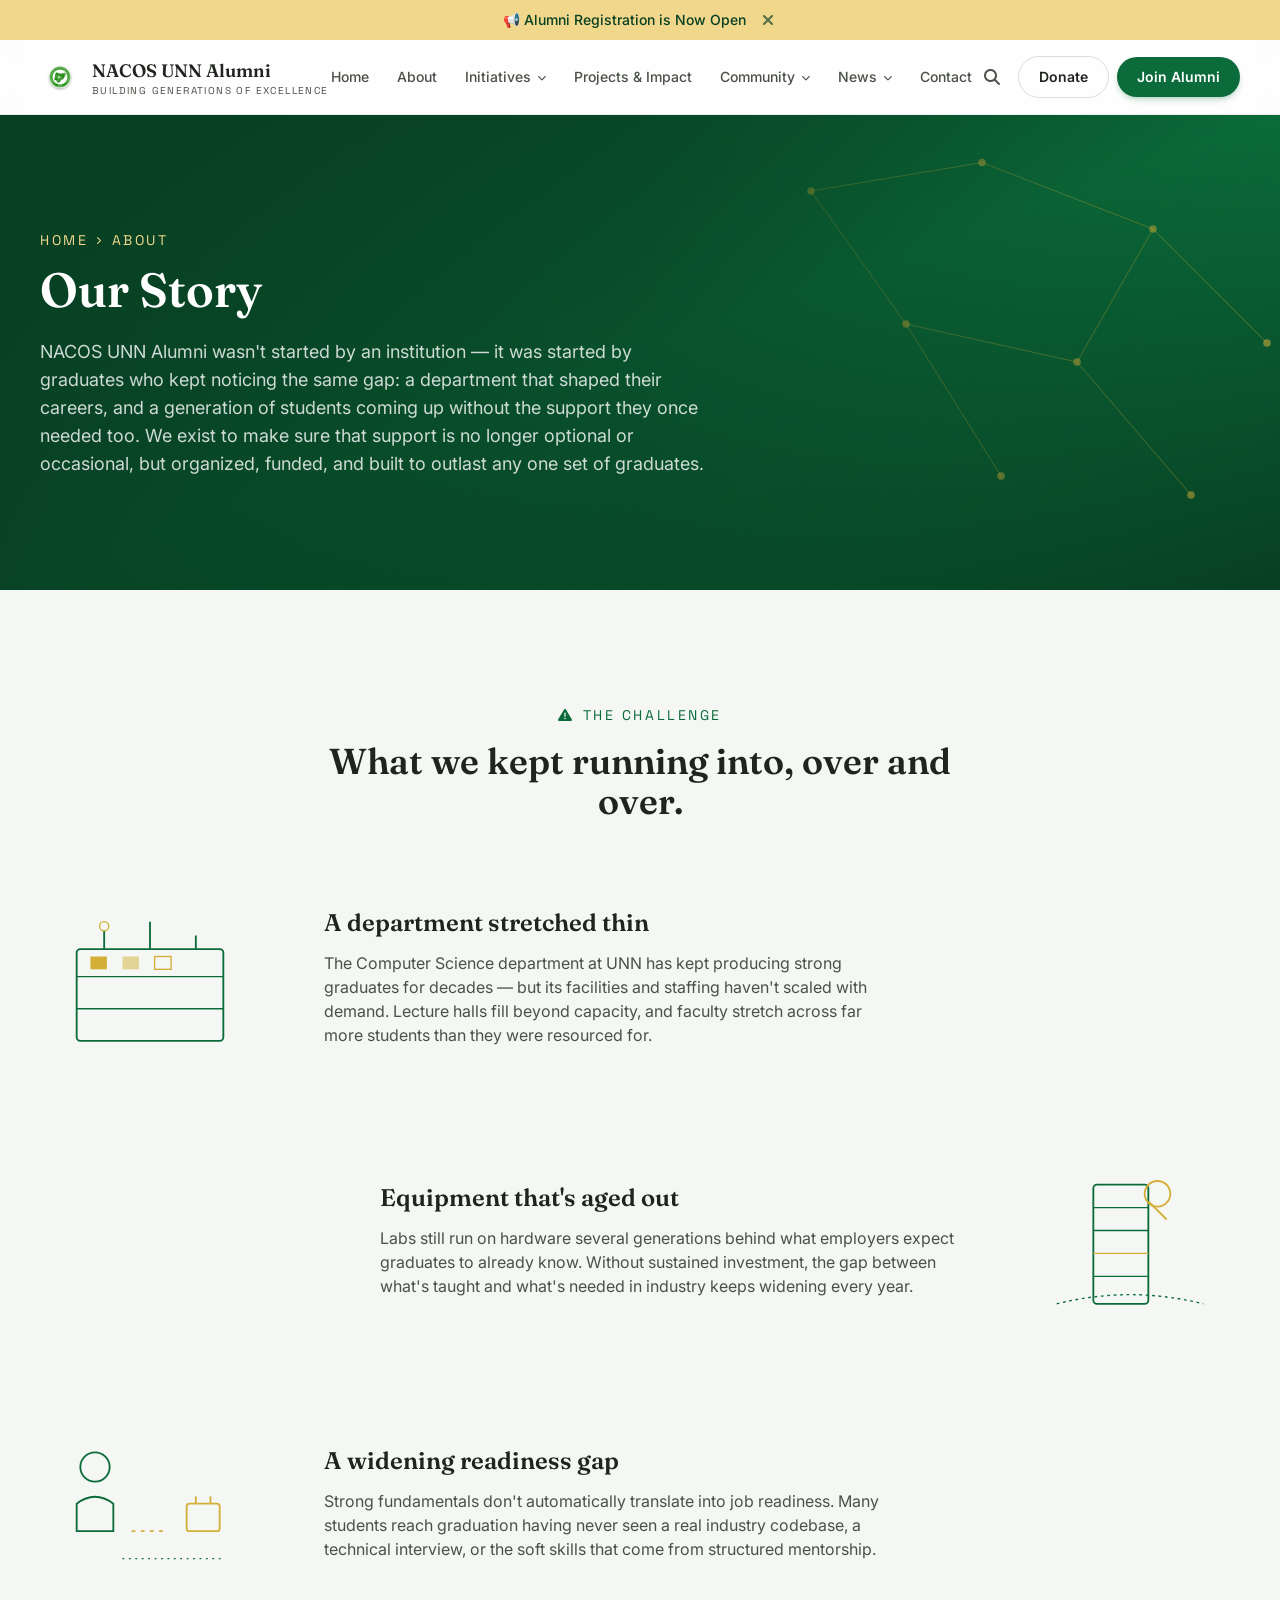
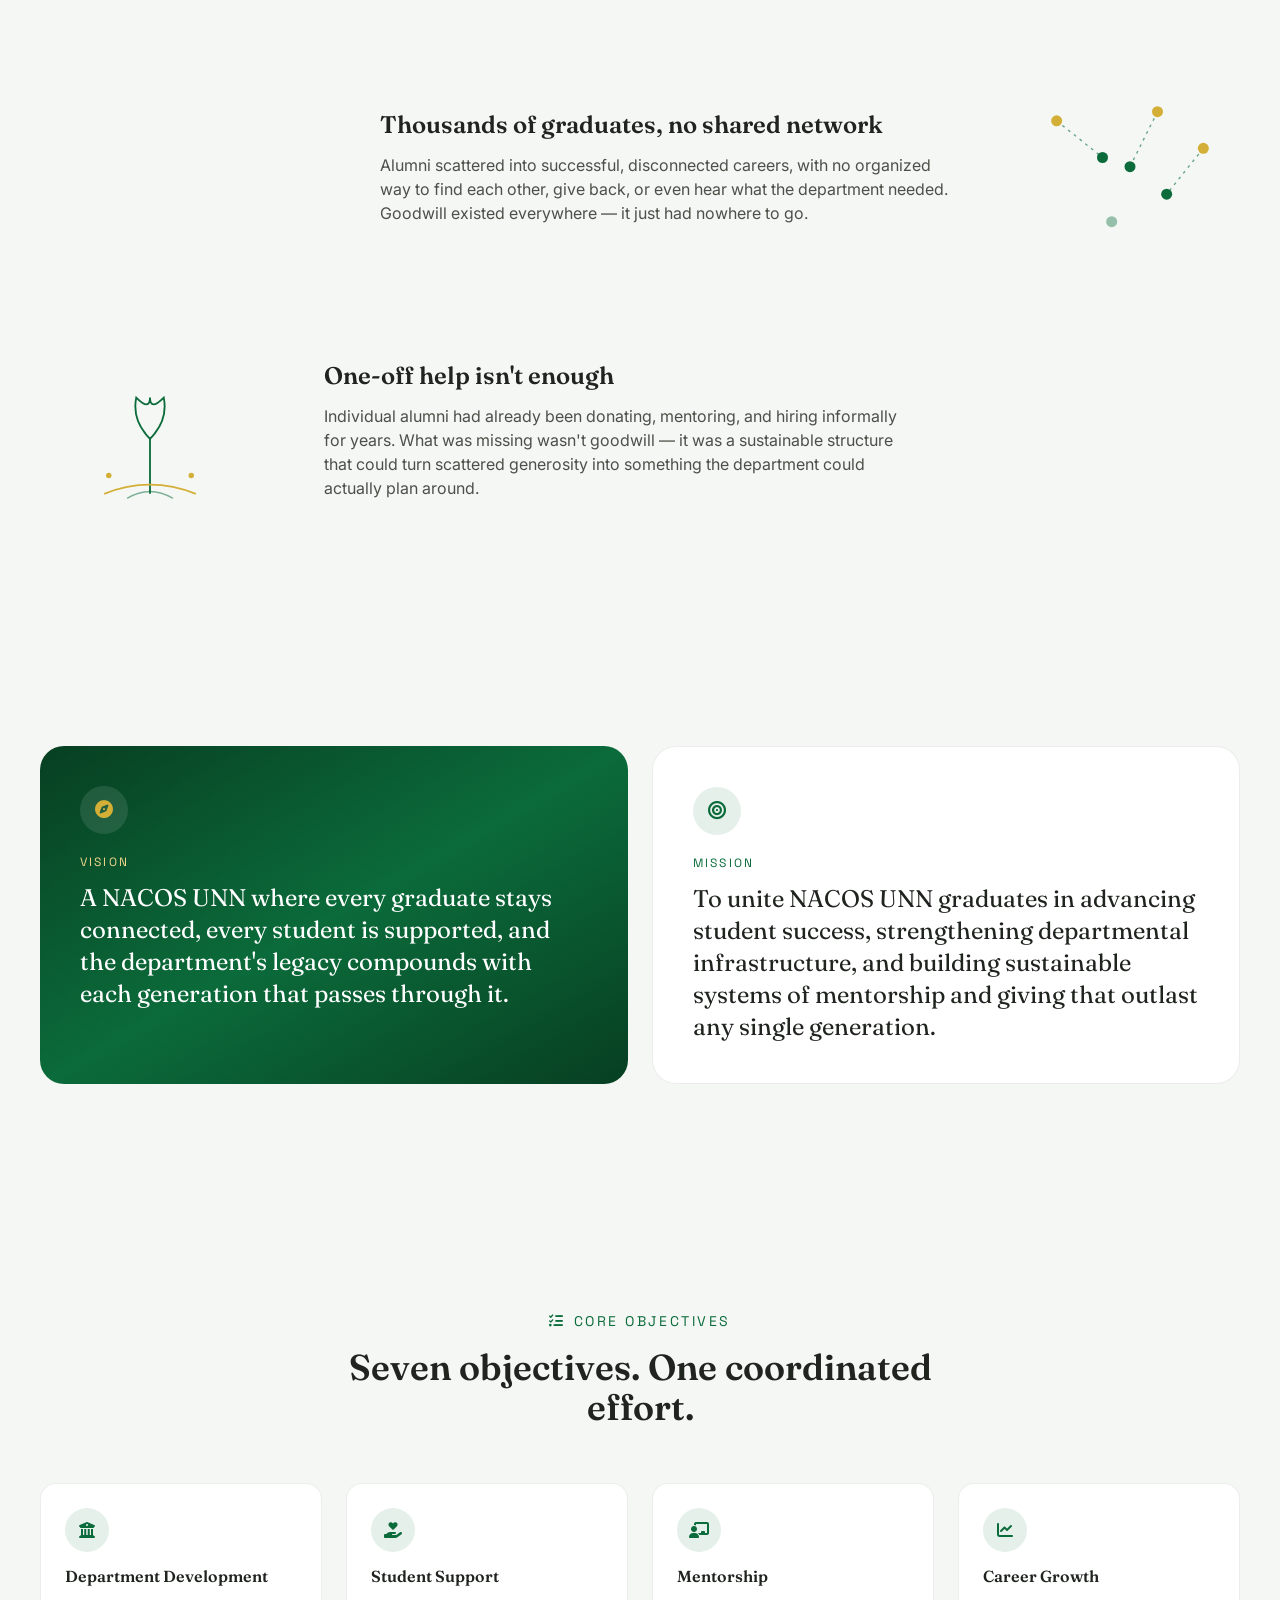
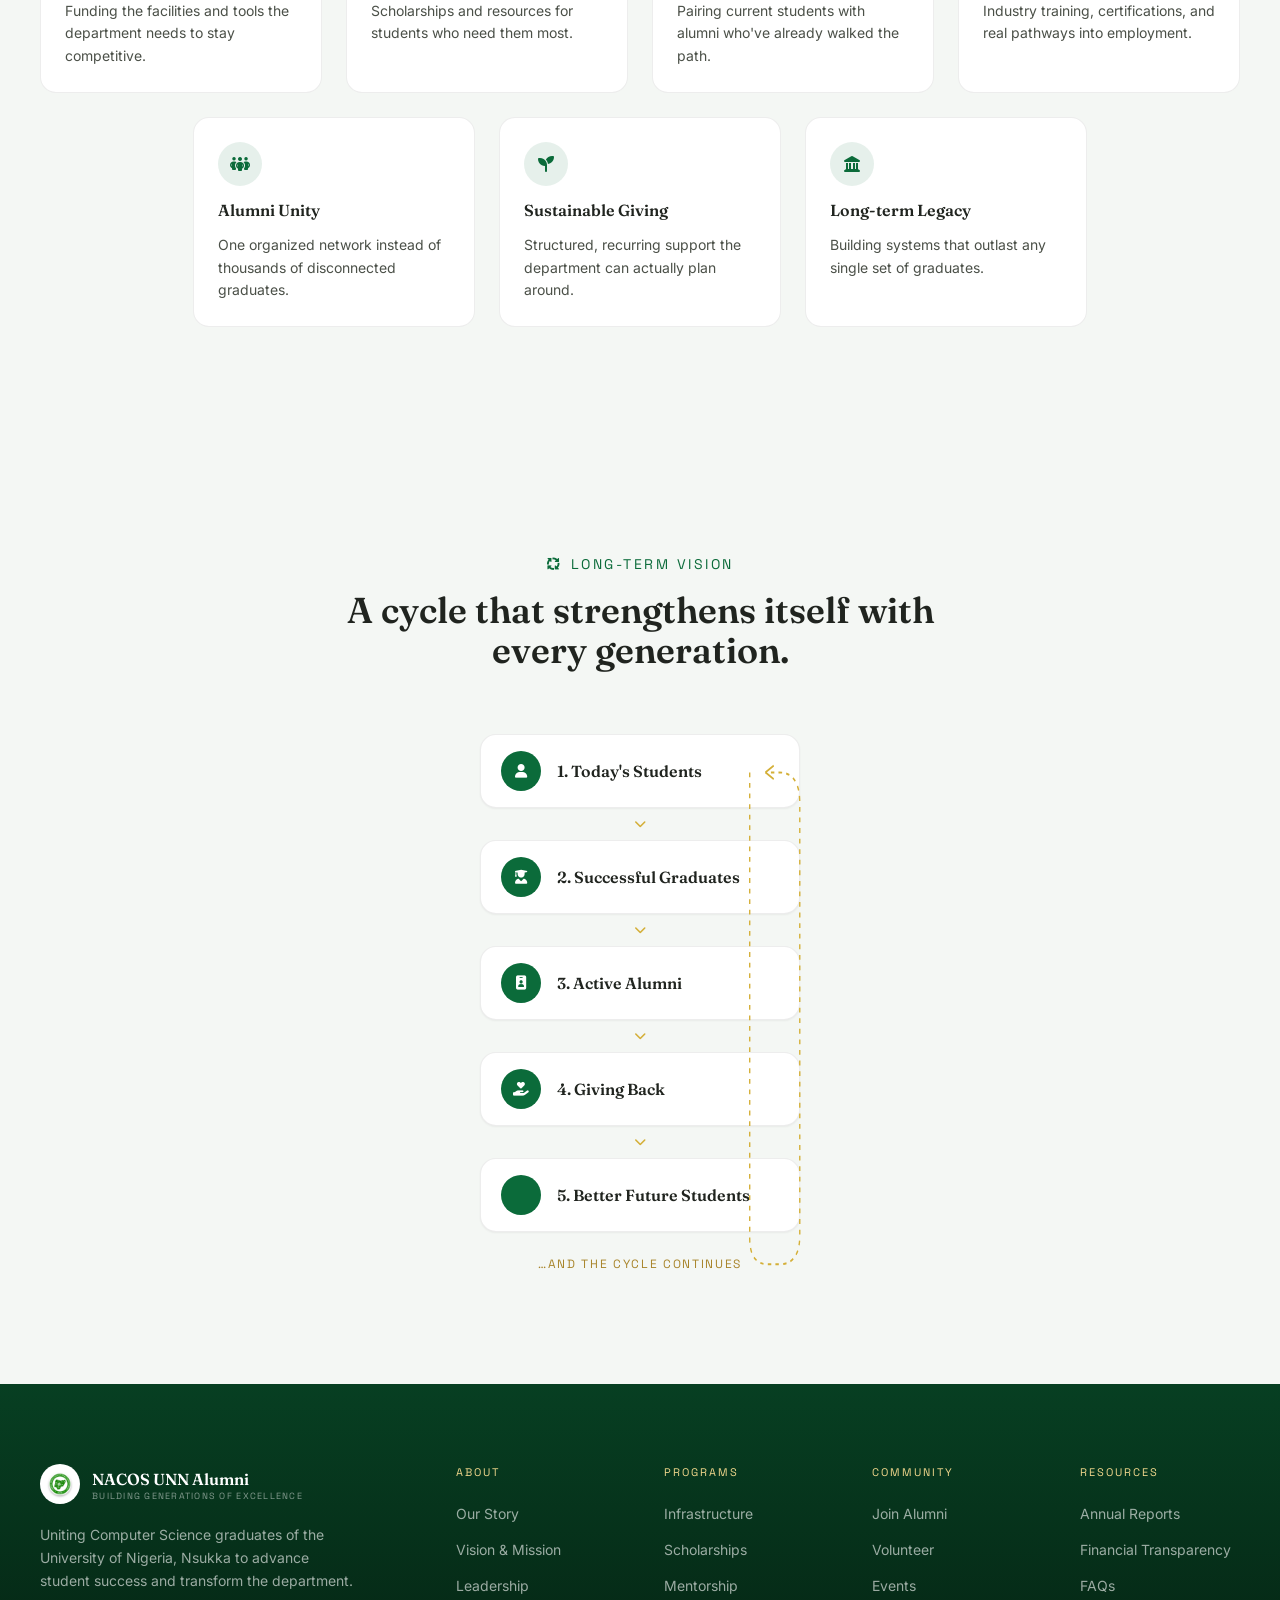
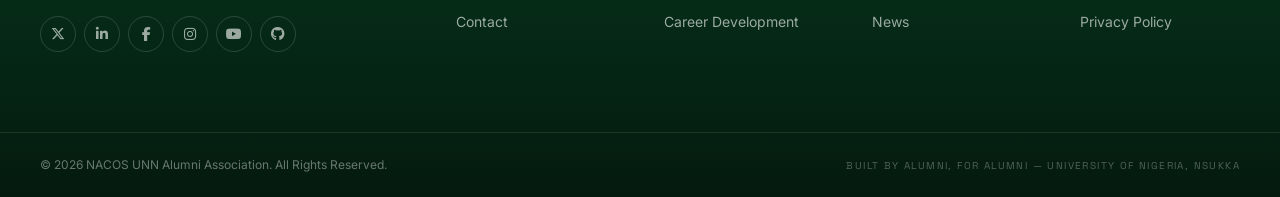
==== commit 1659a6b5: "Made header use from one source in JavaScript for dynamic rendering" ====
--- a/about.html
+++ b/about.html
@@ -40,129 +40,7 @@
     </div>
   </div>
 
-  <header class="sticky top-0 z-50">
-    <nav aria-label="Primary" class="nav-bar">
-      <div class="container-content flex items-center justify-between py-3.5 lg:py-4">
-
-        <a href="index.html" class="flex items-center gap-3" aria-label="NACOS UNN Alumni Association — go to homepage">
-          <div class="w-10 h-10 rounded-full overflow-hidden bg-white/5 flex items-center justify-center">
-              <img class="w-full h-full" src="./images/nacos_logo.jpg" alt="NACOS LOGO">
-          </div>
-          <span class="flex flex-col leading-tight">
-            <span class="font-display text-base font-semibold text-ink sm:text-lg">NACOS UNN Alumni</span>
-            <span class="font-mono text-[9px] uppercase tracking-[0.14em] text-ink-soft sm:text-[10px]">Building Generations of Excellence</span>
-          </span>
-        </a>
-
-        <ul class="hidden items-center gap-7 lg:flex" role="list">
-          <li>
-            <a href="index.html" class="nav-link">Home</a>
-          </li>
-          <li>
-            <a href="about.html" class="nav-link is-active" aria-current="page">About</a>
-          </li>
-
-          <li class="group relative">
-            <button type="button" class="nav-link nav-link--trigger" aria-haspopup="true" aria-expanded="false">
-              Initiatives
-              <i class="fa-solid fa-chevron-down text-[9px] transition-transform duration-300 group-hover:rotate-180 group-focus-within:rotate-180"></i>
-            </button>
-            <div class="mega-menu" role="menu">
-              <div class="mega-menu__grid">
-                <a href="initiatives.html#infrastructure" class="mega-card" role="menuitem">
-                  <span class="mega-card__icon"><i class="fa-solid fa-building"></i></span>
-                  <span class="mega-card__title">Infrastructure</span>
-                  <span class="mega-card__desc">Modern learning facilities.</span>
-                </a>
-                <a href="initiatives.html#scholarships" class="mega-card" role="menuitem">
-                  <span class="mega-card__icon"><i class="fa-solid fa-graduation-cap"></i></span>
-                  <span class="mega-card__title">Scholarships</span>
-                  <span class="mega-card__desc">Financial support for students.</span>
-                </a>
-                <a href="initiatives.html#career-coaching" class="mega-card" role="menuitem">
-                  <span class="mega-card__icon"><i class="fa-solid fa-briefcase"></i></span>
-                  <span class="mega-card__title">Career Development</span>
-                  <span class="mega-card__desc">Industry training and certifications.</span>
-                </a>
-                <a href="initiatives.html#mentorship" class="mega-card" role="menuitem">
-                  <span class="mega-card__icon"><i class="fa-solid fa-handshake"></i></span>
-                  <span class="mega-card__title">Mentorship</span>
-                  <span class="mega-card__desc">Connect students with experienced alumni.</span>
-                </a>
-                <a href="initiatives.html#alumni-engagement" class="mega-card" role="menuitem">
-                  <span class="mega-card__icon"><i class="fa-solid fa-users"></i></span>
-                  <span class="mega-card__title">Community</span>
-                  <span class="mega-card__desc">Networking events and reunions.</span>
-                </a>
-                <a href="initiatives.html#recognition" class="mega-card" role="menuitem">
-                  <span class="mega-card__icon"><i class="fa-solid fa-award"></i></span>
-                  <span class="mega-card__title">Recognition</span>
-                  <span class="mega-card__desc">Awards and academic excellence.</span>
-                </a>
-              </div>
-            </div>
-          </li>
-
-          <li>
-            <a href="index.html#projects" class="nav-link">Projects &amp; Impact</a>
-          </li>
-
-          <li class="group relative">
-            <button type="button" class="nav-link nav-link--trigger" aria-haspopup="true" aria-expanded="false">
-              Community
-              <i class="fa-solid fa-chevron-down text-[9px] transition-transform duration-300 group-hover:rotate-180 group-focus-within:rotate-180"></i>
-            </button>
-            <div class="dropdown-panel" role="menu">
-              <span class="dropdown-item dropdown-item--disabled" role="menuitem" aria-disabled="true">
-                Alumni Directory <span class="soon-tag">Coming Soon</span>
-              </span>
-              <a href="index.html#mentorship" class="dropdown-item" role="menuitem">Mentorship</a>
-              <a href="index.html#events" class="dropdown-item" role="menuitem">Events</a>
-              <a href="index.html#x-spaces" class="dropdown-item" role="menuitem">X Spaces</a>
-              <a href="index.html#volunteer" class="dropdown-item" role="menuitem">Volunteer</a>
-              <span class="dropdown-item dropdown-item--disabled" role="menuitem" aria-disabled="true">
-                Regional Chapters <span class="soon-tag">Coming Soon</span>
-              </span>
-            </div>
-          </li>
-
-          <li class="group relative">
-            <button type="button" class="nav-link nav-link--trigger" aria-haspopup="true" aria-expanded="false">
-              News
-              <i class="fa-solid fa-chevron-down text-[9px] transition-transform duration-300 group-hover:rotate-180 group-focus-within:rotate-180"></i>
-            </button>
-            <div class="dropdown-panel" role="menu">
-              <a href="index.html#latest-news" class="dropdown-item" role="menuitem">Latest News</a>
-              <a href="index.html#success-stories" class="dropdown-item" role="menuitem">Success Stories</a>
-              <a href="index.html#project-updates" class="dropdown-item" role="menuitem">Project Updates</a>
-              <a href="index.html#annual-reports" class="dropdown-item" role="menuitem">Annual Reports</a>
-              <a href="index.html#press-releases" class="dropdown-item" role="menuitem">Press Releases</a>
-            </div>
-          </li>
-
-          <li>
-            <a href="index.html#contact" class="nav-link">Contact</a>
-          </li>
-        </ul>
-
-        <div class="hidden items-center gap-2 lg:flex">
-          <label for="search-toggle" class="search-icon-btn" aria-label="Open search" role="button" tabindex="0">
-            <i class="fa-solid fa-magnifying-glass"></i>
-          </label>
-          <a href="support.html" class="btn-outline-dark">Donate</a>
-          <a href="join.html" class="btn-fill-green">Join Alumni</a>
-        </div>
-
-        <div class="flex items-center gap-3 lg:hidden">
-          <label for="search-toggle" class="search-icon-btn" aria-label="Open search" role="button" tabindex="0">
-            <i class="fa-solid fa-magnifying-glass"></i>
-          </label>
-          <button id="mobile-menu-btn" type="button" aria-label="Open menu" aria-expanded="false" aria-controls="mobile-menu" class="search-icon-btn">
-            <i class="fa-solid fa-bars text-lg"></i>
-          </button>
-        </div>
-      </div>
-    </nav>
+  <header id="main-header" class="sticky top-0 z-50">
   </header>
 
   <input type="checkbox" id="search-toggle" class="search-toggle sr-only" />
@@ -577,7 +455,7 @@
        Four-column nav + brand + social + legal bottom bar.
        Matches the dark-green brand palette used across the site.
   ==================================================================== -->
-  <footer class="bg-gradient-to-b from-forest-dark to-[#041A0E]" aria-label="Site footer">
+  <footer id="footer" class="bg-gradient-to-b from-forest-dark to-[#041A0E]" aria-label="Site footer">
 
     <!-- Top: logo + columns + newsletter -->
     <div class="container-content py-16 sm:py-20">
@@ -691,40 +569,7 @@
   <!-- =====================================================================
        JAVASCRIPT — MOBILE MENU ONLY (identical to index.html)
   ====================================================================== -->
-  <script>
-    const menuBtn = document.getElementById('mobile-menu-btn');
-    const closeBtn = document.getElementById('mobile-menu-close');
-    const mobileMenu = document.getElementById('mobile-menu');
-
-    function openMobileMenu() {
-      mobileMenu.classList.remove('hidden');
-      mobileMenu.classList.add('flex', 'is-open');
-      document.body.classList.add('overflow-hidden');
-      menuBtn.setAttribute('aria-expanded', 'true');
-      closeBtn.focus();
-    }
-
-    function closeMobileMenu() {
-      mobileMenu.classList.add('hidden');
-      mobileMenu.classList.remove('flex', 'is-open');
-      document.body.classList.remove('overflow-hidden');
-      menuBtn.setAttribute('aria-expanded', 'false');
-      menuBtn.focus();
-    }
-
-    menuBtn.addEventListener('click', openMobileMenu);
-    closeBtn.addEventListener('click', closeMobileMenu);
-
-    mobileMenu.querySelectorAll('a').forEach((link) => {
-      link.addEventListener('click', closeMobileMenu);
-    });
-
-    document.addEventListener('keydown', (e) => {
-      if (e.key === 'Escape' && !mobileMenu.classList.contains('hidden')) {
-        closeMobileMenu();
-      }
-    });
-  </script>
+  <script src="./nav.js"></script>
 
 </body>
 </html>
--- a/css/output.css
+++ b/css/output.css
@@ -0,0 +1,2 @@
+*,:after,:before{--tw-border-spacing-x:0;--tw-border-spacing-y:0;--tw-translate-x:0;--tw-translate-y:0;--tw-rotate:0;--tw-skew-x:0;--tw-skew-y:0;--tw-scale-x:1;--tw-scale-y:1;--tw-pan-x: ;--tw-pan-y: ;--tw-pinch-zoom: ;--tw-scroll-snap-strictness:proximity;--tw-gradient-from-position: ;--tw-gradient-via-position: ;--tw-gradient-to-position: ;--tw-ordinal: ;--tw-slashed-zero: ;--tw-numeric-figure: ;--tw-numeric-spacing: ;--tw-numeric-fraction: ;--tw-ring-inset: ;--tw-ring-offset-width:0px;--tw-ring-offset-color:#fff;--tw-ring-color:rgba(59,130,246,.5);--tw-ring-offset-shadow:0 0 #0000;--tw-ring-shadow:0 0 #0000;--tw-shadow:0 0 #0000;--tw-shadow-colored:0 0 #0000;--tw-blur: ;--tw-brightness: ;--tw-contrast: ;--tw-grayscale: ;--tw-hue-rotate: ;--tw-invert: ;--tw-saturate: ;--tw-sepia: ;--tw-drop-shadow: ;--tw-backdrop-blur: ;--tw-backdrop-brightness: ;--tw-backdrop-contrast: ;--tw-backdrop-grayscale: ;--tw-backdrop-hue-rotate: ;--tw-backdrop-invert: ;--tw-backdrop-opacity: ;--tw-backdrop-saturate: ;--tw-backdrop-sepia: ;--tw-contain-size: ;--tw-contain-layout: ;--tw-contain-paint: ;--tw-contain-style: }::backdrop{--tw-border-spacing-x:0;--tw-border-spacing-y:0;--tw-translate-x:0;--tw-translate-y:0;--tw-rotate:0;--tw-skew-x:0;--tw-skew-y:0;--tw-scale-x:1;--tw-scale-y:1;--tw-pan-x: ;--tw-pan-y: ;--tw-pinch-zoom: ;--tw-scroll-snap-strictness:proximity;--tw-gradient-from-position: ;--tw-gradient-via-position: ;--tw-gradient-to-position: ;--tw-ordinal: ;--tw-slashed-zero: ;--tw-numeric-figure: ;--tw-numeric-spacing: ;--tw-numeric-fraction: ;--tw-ring-inset: ;--tw-ring-offset-width:0px;--tw-ring-offset-color:#fff;--tw-ring-color:rgba(59,130,246,.5);--tw-ring-offset-shadow:0 0 #0000;--tw-ring-shadow:0 0 #0000;--tw-shadow:0 0 #0000;--tw-shadow-colored:0 0 #0000;--tw-blur: ;--tw-brightness: ;--tw-contrast: ;--tw-grayscale: ;--tw-hue-rotate: ;--tw-invert: ;--tw-saturate: ;--tw-sepia: ;--tw-drop-shadow: ;--tw-backdrop-blur: ;--tw-backdrop-brightness: ;--tw-backdrop-contrast: ;--tw-backdrop-grayscale: ;--tw-backdrop-hue-rotate: ;--tw-backdrop-invert: ;--tw-backdrop-opacity: ;--tw-backdrop-saturate: ;--tw-backdrop-sepia: ;--tw-contain-size: ;--tw-contain-layout: ;--tw-contain-paint: ;--tw-contain-style: }
+/*! tailwindcss v3.4.19 | MIT License | https://tailwindcss.com*/*,:after,:before{box-sizing:border-box;border:0 solid #e5e7eb}:after,:before{--tw-content:""}:host,html{line-height:1.5;-webkit-text-size-adjust:100%;-moz-tab-size:4;-o-tab-size:4;tab-size:4;font-family:ui-sans-serif,system-ui,sans-serif,Apple Color Emoji,Segoe UI Emoji,Segoe UI Symbol,Noto Color Emoji;font-feature-settings:normal;font-variation-settings:normal;-webkit-tap-highlight-color:transparent}body{margin:0;line-height:inherit}hr{height:0;color:inherit;border-top-width:1px}abbr:where([title]){-webkit-text-decoration:underline dotted;text-decoration:underline dotted}h1,h2,h3,h4,h5,h6{font-size:inherit;font-weight:inherit}a{color:inherit;text-decoration:inherit}b,strong{font-weight:bolder}code,kbd,pre,samp{font-family:Space Grotesk,ui-monospace,monospace;font-feature-settings:normal;font-variation-settings:normal;font-size:1em}small{font-size:80%}sub,sup{font-size:75%;line-height:0;position:relative;vertical-align:baseline}sub{bottom:-.25em}sup{top:-.5em}table{text-indent:0;border-color:inherit;border-collapse:collapse}button,input,optgroup,select,textarea{font-family:inherit;font-feature-settings:inherit;font-variation-settings:inherit;font-size:100%;font-weight:inherit;line-height:inherit;letter-spacing:inherit;color:inherit;margin:0;padding:0}button,select{text-transform:none}button,input:where([type=button]),input:where([type=reset]),input:where([type=submit]){-webkit-appearance:button;background-color:transparent;background-image:none}:-moz-focusring{outline:auto}:-moz-ui-invalid{box-shadow:none}progress{vertical-align:baseline}::-webkit-inner-spin-button,::-webkit-outer-spin-button{height:auto}[type=search]{-webkit-appearance:textfield;outline-offset:-2px}::-webkit-search-decoration{-webkit-appearance:none}::-webkit-file-upload-button{-webkit-appearance:button;font:inherit}summary{display:list-item}blockquote,dd,dl,figure,h1,h2,h3,h4,h5,h6,hr,p,pre{margin:0}fieldset{margin:0}fieldset,legend{padding:0}menu,ol,ul{list-style:none;margin:0;padding:0}dialog{padding:0}textarea{resize:vertical}input::-moz-placeholder,textarea::-moz-placeholder{opacity:1;color:#9ca3af}input::placeholder,textarea::placeholder{opacity:1;color:#9ca3af}[role=button],button{cursor:pointer}:disabled{cursor:default}audio,canvas,embed,iframe,img,object,svg,video{display:block;vertical-align:middle}img,video{max-width:100%;height:auto}[hidden]:where(:not([hidden=until-found])){display:none}html{scroll-behavior:smooth}body{--tw-bg-opacity:1;background-color:rgb(var(--color-mist)/var(--tw-bg-opacity,1));font-family:Inter,ui-sans-serif,system-ui,sans-serif;-webkit-font-smoothing:antialiased;-moz-osx-font-smoothing:grayscale}body,h1,h2,h3,h4{--tw-text-opacity:1;color:rgb(var(--color-ink)/var(--tw-text-opacity,1))}h1,h2,h3,h4{font-family:Fraunces,ui-serif,Georgia,serif}a:focus-visible,button:focus-visible,input:focus-visible,label:focus-visible{outline:2px solid #d4af37;outline-offset:2px;border-radius:2px}.container-content{margin-left:auto;margin-right:auto;max-width:80rem;padding-left:1.5rem;padding-right:1.5rem}@media (min-width:640px){.container-content{padding-left:2.5rem;padding-right:2.5rem}}.eyebrow{display:inline-flex;align-items:center;gap:.5rem;font-family:Space Grotesk,ui-monospace,monospace;font-size:.75rem;line-height:1rem;text-transform:uppercase;letter-spacing:.18em;--tw-text-opacity:1;color:rgb(var(--color-gold-soft)/var(--tw-text-opacity,1))}@media (min-width:640px){.eyebrow{font-size:.875rem;line-height:1.25rem}}.btn-primary{display:inline-flex;align-items:center;justify-content:center;gap:.5rem;border-radius:9999px;--tw-bg-opacity:1;background-color:rgb(var(--color-gold)/var(--tw-bg-opacity,1));padding:.875rem 1.75rem;font-family:Inter,ui-sans-serif,system-ui,sans-serif;font-size:.875rem;line-height:1.25rem;font-weight:600;--tw-text-opacity:1;color:rgb(var(--color-forest-dark)/var(--tw-text-opacity,1));--tw-shadow:0 10px 15px -3px rgba(0,0,0,.1),0 4px 6px -4px rgba(0,0,0,.1);--tw-shadow-colored:0 10px 15px -3px var(--tw-shadow-color),0 4px 6px -4px var(--tw-shadow-color);box-shadow:var(--tw-ring-offset-shadow,0 0 #0000),var(--tw-ring-shadow,0 0 #0000),var(--tw-shadow);--tw-shadow-color:rgba(0,0,0,.1);--tw-shadow:var(--tw-shadow-colored);transition-property:all;transition-timing-function:cubic-bezier(.4,0,.2,1);transition-duration:.3s}.btn-primary:hover{--tw-translate-y:-0.125rem;transform:translate(var(--tw-translate-x),var(--tw-translate-y)) rotate(var(--tw-rotate)) skewX(var(--tw-skew-x)) skewY(var(--tw-skew-y)) scaleX(var(--tw-scale-x)) scaleY(var(--tw-scale-y));--tw-bg-opacity:1;background-color:rgb(var(--color-gold-soft)/var(--tw-bg-opacity,1))}@media (min-width:640px){.btn-primary{font-size:1rem;line-height:1.5rem}}.btn-outline-light{display:inline-flex;align-items:center;justify-content:center;gap:.5rem;border-radius:9999px;border-width:1px;border-color:hsla(0,0%,100%,.4);padding:.875rem 1.75rem;font-family:Inter,ui-sans-serif,system-ui,sans-serif;font-size:.875rem;line-height:1.25rem;font-weight:600;--tw-text-opacity:1;color:rgb(255 255 255/var(--tw-text-opacity,1));--tw-backdrop-blur:blur(4px);-webkit-backdrop-filter:var(--tw-backdrop-blur) var(--tw-backdrop-brightness) var(--tw-backdrop-contrast) var(--tw-backdrop-grayscale) var(--tw-backdrop-hue-rotate) var(--tw-backdrop-invert) var(--tw-backdrop-opacity) var(--tw-backdrop-saturate) var(--tw-backdrop-sepia);backdrop-filter:var(--tw-backdrop-blur) var(--tw-backdrop-brightness) var(--tw-backdrop-contrast) var(--tw-backdrop-grayscale) var(--tw-backdrop-hue-rotate) var(--tw-backdrop-invert) var(--tw-backdrop-opacity) var(--tw-backdrop-saturate) var(--tw-backdrop-sepia);transition-property:all;transition-timing-function:cubic-bezier(.4,0,.2,1);transition-duration:.3s}.btn-outline-light:hover{--tw-translate-y:-0.125rem;transform:translate(var(--tw-translate-x),var(--tw-translate-y)) rotate(var(--tw-rotate)) skewX(var(--tw-skew-x)) skewY(var(--tw-skew-y)) scaleX(var(--tw-scale-x)) scaleY(var(--tw-scale-y));--tw-border-opacity:1;border-color:rgb(255 255 255/var(--tw-border-opacity,1));background-color:hsla(0,0%,100%,.1)}@media (min-width:640px){.btn-outline-light{font-size:1rem;line-height:1.5rem}}.scroll-cue{position:absolute;bottom:2rem;left:50%;display:flex;--tw-translate-x:-50%;transform:translate(var(--tw-translate-x),var(--tw-translate-y)) rotate(var(--tw-rotate)) skewX(var(--tw-skew-x)) skewY(var(--tw-skew-y)) scaleX(var(--tw-scale-x)) scaleY(var(--tw-scale-y));flex-direction:column;align-items:center;gap:.5rem;color:hsla(0,0%,100%,.7)}.announcement-bar{position:relative;--tw-bg-opacity:1;background-color:rgb(var(--color-gold-soft)/var(--tw-bg-opacity,1))}.announcement-close{display:flex;height:1.25rem;width:1.25rem;cursor:pointer;align-items:center;justify-content:center;border-radius:9999px;color:rgba(7,63,34,.7);transition-property:color,background-color,border-color,text-decoration-color,fill,stroke;transition-timing-function:cubic-bezier(.4,0,.2,1);transition-duration:.15s}.announcement-close:hover{background-color:rgba(7,63,34,.1);--tw-text-opacity:1;color:rgb(var(--color-forest-dark)/var(--tw-text-opacity,1))}.announcement-dismiss:checked~.announcement-bar{display:none}.nav-bar{border-bottom-width:1px;border-color:rgba(32,36,31,.08);background-color:hsla(0,0%,100%,.8);--tw-backdrop-blur:blur(12px);-webkit-backdrop-filter:var(--tw-backdrop-blur) var(--tw-backdrop-brightness) var(--tw-backdrop-contrast) var(--tw-backdrop-grayscale) var(--tw-backdrop-hue-rotate) var(--tw-backdrop-invert) var(--tw-backdrop-opacity) var(--tw-backdrop-saturate) var(--tw-backdrop-sepia);backdrop-filter:var(--tw-backdrop-blur) var(--tw-backdrop-brightness) var(--tw-backdrop-contrast) var(--tw-backdrop-grayscale) var(--tw-backdrop-hue-rotate) var(--tw-backdrop-invert) var(--tw-backdrop-opacity) var(--tw-backdrop-saturate) var(--tw-backdrop-sepia);transition-property:all;transition-timing-function:cubic-bezier(.4,0,.2,1);transition-duration:.3s}.nav-link{position:relative;display:inline-flex;align-items:center;gap:.375rem;padding-top:.25rem;padding-bottom:.25rem;font-family:Inter,ui-sans-serif,system-ui,sans-serif;font-size:.875rem;line-height:1.25rem;font-weight:500;--tw-text-opacity:1;color:rgb(var(--color-ink-soft)/var(--tw-text-opacity,1));transition-property:color,background-color,border-color,text-decoration-color,fill,stroke;transition-timing-function:cubic-bezier(.4,0,.2,1);transition-duration:.2s}.nav-link:hover{--tw-text-opacity:1;color:rgb(var(--color-forest)/var(--tw-text-opacity,1))}.nav-link:after{content:"";position:absolute;bottom:-.25rem;left:0;height:2px;width:0;--tw-bg-opacity:1;background-color:rgb(var(--color-gold)/var(--tw-bg-opacity,1));transition-property:all;transition-timing-function:cubic-bezier(.4,0,.2,1);transition-duration:.3s}.nav-link.is-active:after,.nav-link:hover:after{width:100%}.nav-link.is-active{font-weight:600;--tw-text-opacity:1;color:rgb(var(--color-forest)/var(--tw-text-opacity,1))}.nav-link--trigger{cursor:pointer;background-color:transparent}.btn-outline-dark{display:inline-flex;align-items:center;justify-content:center;gap:.5rem;border-radius:9999px;border-width:1px;border-color:rgba(32,36,31,.15);padding:.625rem 1.25rem;font-family:Inter,ui-sans-serif,system-ui,sans-serif;font-size:.875rem;line-height:1.25rem;font-weight:600;--tw-text-opacity:1;color:rgb(var(--color-ink)/var(--tw-text-opacity,1));transition-property:all;transition-timing-function:cubic-bezier(.4,0,.2,1);transition-duration:.3s}.btn-outline-dark:hover{--tw-translate-y:-0.125rem;transform:translate(var(--tw-translate-x),var(--tw-translate-y)) rotate(var(--tw-rotate)) skewX(var(--tw-skew-x)) skewY(var(--tw-skew-y)) scaleX(var(--tw-scale-x)) scaleY(var(--tw-scale-y));--tw-border-opacity:1;border-color:rgb(var(--color-forest)/var(--tw-border-opacity,1));--tw-text-opacity:1;color:rgb(var(--color-forest)/var(--tw-text-opacity,1))}.btn-fill-green{display:inline-flex;align-items:center;justify-content:center;gap:.5rem;border-radius:9999px;--tw-bg-opacity:1;background-color:rgb(var(--color-forest)/var(--tw-bg-opacity,1));padding:.625rem 1.25rem;font-family:Inter,ui-sans-serif,system-ui,sans-serif;font-size:.875rem;line-height:1.25rem;font-weight:600;--tw-text-opacity:1;color:rgb(255 255 255/var(--tw-text-opacity,1));--tw-shadow:0 4px 6px -1px rgba(0,0,0,.1),0 2px 4px -2px rgba(0,0,0,.1);--tw-shadow-colored:0 4px 6px -1px var(--tw-shadow-color),0 2px 4px -2px var(--tw-shadow-color);box-shadow:var(--tw-ring-offset-shadow,0 0 #0000),var(--tw-ring-shadow,0 0 #0000),var(--tw-shadow);--tw-shadow-color:rgba(11,107,58,.2);--tw-shadow:var(--tw-shadow-colored);transition-property:all;transition-timing-function:cubic-bezier(.4,0,.2,1);transition-duration:.3s}.btn-fill-green:hover{--tw-translate-y:-0.125rem;transform:translate(var(--tw-translate-x),var(--tw-translate-y)) rotate(var(--tw-rotate)) skewX(var(--tw-skew-x)) skewY(var(--tw-skew-y)) scaleX(var(--tw-scale-x)) scaleY(var(--tw-scale-y));--tw-bg-opacity:1;background-color:rgb(var(--color-forest-light)/var(--tw-bg-opacity,1))}.search-icon-btn{display:flex;height:2.25rem;width:2.25rem;cursor:pointer;align-items:center;justify-content:center;border-radius:9999px;--tw-text-opacity:1;color:rgb(var(--color-ink-soft)/var(--tw-text-opacity,1));transition-property:color,background-color,border-color,text-decoration-color,fill,stroke;transition-timing-function:cubic-bezier(.4,0,.2,1);transition-duration:.2s}.search-icon-btn:hover{--tw-bg-opacity:1;background-color:rgb(var(--color-mist)/var(--tw-bg-opacity,1));--tw-text-opacity:1;color:rgb(var(--color-forest)/var(--tw-text-opacity,1))}.dropdown-panel,.mega-menu{pointer-events:none;visibility:hidden;position:absolute;left:50%;top:100%;z-index:40;margin-top:.75rem;--tw-translate-x:-50%;--tw-translate-y:0.25rem;transform:translate(var(--tw-translate-x),var(--tw-translate-y)) rotate(var(--tw-rotate)) skewX(var(--tw-skew-x)) skewY(var(--tw-skew-y)) scaleX(var(--tw-scale-x)) scaleY(var(--tw-scale-y));border-radius:1rem;border-width:1px;border-color:rgba(32,36,31,.08);background-color:hsla(0,0%,100%,.95);padding:.75rem;opacity:0;--tw-shadow:0 25px 50px -12px rgba(0,0,0,.25);--tw-shadow-colored:0 25px 50px -12px var(--tw-shadow-color);box-shadow:var(--tw-ring-offset-shadow,0 0 #0000),var(--tw-ring-shadow,0 0 #0000),var(--tw-shadow);--tw-shadow-color:rgba(32,36,31,.1);--tw-shadow:var(--tw-shadow-colored);--tw-backdrop-blur:blur(24px);-webkit-backdrop-filter:var(--tw-backdrop-blur) var(--tw-backdrop-brightness) var(--tw-backdrop-contrast) var(--tw-backdrop-grayscale) var(--tw-backdrop-hue-rotate) var(--tw-backdrop-invert) var(--tw-backdrop-opacity) var(--tw-backdrop-saturate) var(--tw-backdrop-sepia);backdrop-filter:var(--tw-backdrop-blur) var(--tw-backdrop-brightness) var(--tw-backdrop-contrast) var(--tw-backdrop-grayscale) var(--tw-backdrop-hue-rotate) var(--tw-backdrop-invert) var(--tw-backdrop-opacity) var(--tw-backdrop-saturate) var(--tw-backdrop-sepia);transition-property:all;transition-timing-function:cubic-bezier(.4,0,.2,1);transition-duration:.3s}.group:focus-within .dropdown-panel,.group:focus-within .mega-menu,.group:hover .dropdown-panel,.group:hover .mega-menu{pointer-events:auto;visibility:visible;--tw-translate-y:0px;transform:translate(var(--tw-translate-x),var(--tw-translate-y)) rotate(var(--tw-rotate)) skewX(var(--tw-skew-x)) skewY(var(--tw-skew-y)) scaleX(var(--tw-scale-x)) scaleY(var(--tw-scale-y));opacity:1}.mega-menu{width:min(860px,90vw)}.mega-menu__grid{display:grid;grid-template-columns:repeat(3,minmax(0,1fr));gap:.5rem}.mega-card{display:flex;flex-direction:column;gap:.5rem;border-radius:.75rem;padding:1rem;transition-property:all;transition-timing-function:cubic-bezier(.4,0,.2,1);transition-duration:.2s}.mega-card:hover{--tw-translate-y:-0.125rem;transform:translate(var(--tw-translate-x),var(--tw-translate-y)) rotate(var(--tw-rotate)) skewX(var(--tw-skew-x)) skewY(var(--tw-skew-y)) scaleX(var(--tw-scale-x)) scaleY(var(--tw-scale-y));--tw-bg-opacity:1;background-color:rgb(var(--color-mist)/var(--tw-bg-opacity,1))}.mega-card__icon{display:flex;height:2.25rem;width:2.25rem;align-items:center;justify-content:center;border-radius:9999px;background-color:rgba(11,107,58,.1);color:rgb(var(--color-forest)/var(--tw-text-opacity,1))}.mega-card__icon,.mega-card__title{font-size:.875rem;line-height:1.25rem;--tw-text-opacity:1}.mega-card__title{font-weight:600;color:rgb(var(--color-ink)/var(--tw-text-opacity,1))}.mega-card__desc,.mega-card__title{font-family:Inter,ui-sans-serif,system-ui,sans-serif}.mega-card__desc{font-size:.75rem;line-height:1rem;line-height:1.375;--tw-text-opacity:1;color:rgb(var(--color-ink-soft)/var(--tw-text-opacity,1))}.dropdown-panel{left:0;transform:translateX(0) translateY(.25rem);width:17rem}.group:focus-within .dropdown-panel,.group:hover .dropdown-panel{transform:translateX(0) translateY(0)}.dropdown-item{display:block;border-radius:.5rem;padding:.625rem .75rem;font-family:Inter,ui-sans-serif,system-ui,sans-serif;font-size:.875rem;line-height:1.25rem;--tw-text-opacity:1;color:rgb(var(--color-ink)/var(--tw-text-opacity,1));transition-property:color,background-color,border-color,text-decoration-color,fill,stroke;transition-timing-function:cubic-bezier(.4,0,.2,1);transition-duration:.15s}.dropdown-item:hover{--tw-bg-opacity:1;background-color:rgb(var(--color-mist)/var(--tw-bg-opacity,1))}.dropdown-item--disabled{display:flex;cursor:not-allowed;align-items:center;justify-content:space-between;color:rgba(75,80,72,.6)}.dropdown-item--disabled:hover{background-color:transparent}.soon-tag{border-radius:9999px;background-color:rgba(212,175,55,.15);padding:.125rem .5rem;font-family:Space Grotesk,ui-monospace,monospace;font-size:9px;text-transform:uppercase;letter-spacing:.025em;--tw-text-opacity:1;color:rgb(var(--color-gold-deep)/var(--tw-text-opacity,1))}.search-modal-backdrop{pointer-events:none;visibility:hidden;position:fixed;inset:0;z-index:70;display:flex;align-items:flex-start;justify-content:center;background-color:rgba(32,36,31,.4);opacity:0;--tw-backdrop-blur:blur(4px);-webkit-backdrop-filter:var(--tw-backdrop-blur) var(--tw-backdrop-brightness) var(--tw-backdrop-contrast) var(--tw-backdrop-grayscale) var(--tw-backdrop-hue-rotate) var(--tw-backdrop-invert) var(--tw-backdrop-opacity) var(--tw-backdrop-saturate) var(--tw-backdrop-sepia);backdrop-filter:var(--tw-backdrop-blur) var(--tw-backdrop-brightness) var(--tw-backdrop-contrast) var(--tw-backdrop-grayscale) var(--tw-backdrop-hue-rotate) var(--tw-backdrop-invert) var(--tw-backdrop-opacity) var(--tw-backdrop-saturate) var(--tw-backdrop-sepia);transition-property:all;transition-timing-function:cubic-bezier(.4,0,.2,1);transition-duration:.3s;padding-top:12vh}.search-toggle:checked~.search-modal-backdrop{pointer-events:auto;visibility:visible;opacity:1}.search-modal{width:100%;max-width:32rem;--tw-scale-x:.95;--tw-scale-y:.95;border-radius:1rem;--tw-bg-opacity:1;background-color:rgb(255 255 255/var(--tw-bg-opacity,1));--tw-shadow:0 25px 50px -12px rgba(0,0,0,.25);--tw-shadow-colored:0 25px 50px -12px var(--tw-shadow-color);box-shadow:var(--tw-ring-offset-shadow,0 0 #0000),var(--tw-ring-shadow,0 0 #0000),var(--tw-shadow);transition-property:all;transition-timing-function:cubic-bezier(.4,0,.2,1);transition-duration:.3s}.search-modal,.search-toggle:checked~.search-modal-backdrop .search-modal{transform:translate(var(--tw-translate-x),var(--tw-translate-y)) rotate(var(--tw-rotate)) skewX(var(--tw-skew-x)) skewY(var(--tw-skew-y)) scaleX(var(--tw-scale-x)) scaleY(var(--tw-scale-y))}.search-toggle:checked~.search-modal-backdrop .search-modal{--tw-scale-x:1;--tw-scale-y:1}.search-modal__input{width:100%;border-style:none;background-color:transparent;font-family:Inter,ui-sans-serif,system-ui,sans-serif;font-size:.875rem;line-height:1.25rem;--tw-text-opacity:1;color:rgb(var(--color-ink)/var(--tw-text-opacity,1));outline:2px solid transparent;outline-offset:2px}.search-modal__input::-moz-placeholder{color:rgba(75,80,72,.7)}.search-modal__input::placeholder{color:rgba(75,80,72,.7)}.search-modal__close{display:flex;height:2rem;width:2rem;cursor:pointer;align-items:center;justify-content:center;border-radius:9999px;--tw-text-opacity:1;color:rgb(var(--color-ink-soft)/var(--tw-text-opacity,1));transition-property:color,background-color,border-color,text-decoration-color,fill,stroke;transition-timing-function:cubic-bezier(.4,0,.2,1);transition-duration:.15s}.search-modal__close:hover{--tw-bg-opacity:1;background-color:rgb(var(--color-mist)/var(--tw-bg-opacity,1));--tw-text-opacity:1;color:rgb(var(--color-ink)/var(--tw-text-opacity,1))}.search-suggestion{border-radius:9999px;border-width:1px;border-color:rgba(32,36,31,.1);padding:.375rem .875rem;font-family:Inter,ui-sans-serif,system-ui,sans-serif;font-size:.75rem;line-height:1rem;font-weight:500;--tw-text-opacity:1;color:rgb(var(--color-ink-soft)/var(--tw-text-opacity,1));transition-property:color,background-color,border-color,text-decoration-color,fill,stroke;transition-timing-function:cubic-bezier(.4,0,.2,1);transition-duration:.2s}.search-suggestion:hover{--tw-border-opacity:1;border-color:rgb(var(--color-forest)/var(--tw-border-opacity,1));--tw-text-opacity:1;color:rgb(var(--color-forest)/var(--tw-text-opacity,1))}.mobile-menu{position:fixed;inset:0;z-index:80;flex-direction:column;overflow-y:auto;background-image:linear-gradient(to bottom,var(--tw-gradient-stops));--tw-gradient-from:rgb(var(--color-forest-dark)) var(--tw-gradient-from-position);--tw-gradient-to:rgb(var(--color-forest-dark)/0) var(--tw-gradient-to-position);--tw-gradient-stops:var(--tw-gradient-from),var(--tw-gradient-to);--tw-gradient-to:rgb(var(--color-forest)) var(--tw-gradient-to-position)}.mobile-menu .menu-item{opacity:0}.mobile-menu.is-open .menu-item{animation:fadeUp .5s ease-out both}.mobile-link{display:block;border-bottom-width:1px;border-color:hsla(0,0%,100%,.1);padding-top:1rem;padding-bottom:1rem;font-family:Fraunces,ui-serif,Georgia,serif;font-size:1.5rem;line-height:2rem;font-weight:500;color:hsla(0,0%,100%,.9)}.mobile-link.is-active{--tw-text-opacity:1;color:rgb(var(--color-gold)/var(--tw-text-opacity,1))}.social-icon-light{display:flex;height:2.5rem;width:2.5rem;align-items:center;justify-content:center;border-radius:9999px;border-width:1px;border-color:hsla(0,0%,100%,.2);color:hsla(0,0%,100%,.8);transition-property:color,background-color,border-color,text-decoration-color,fill,stroke;transition-timing-function:cubic-bezier(.4,0,.2,1);transition-duration:.2s}.social-icon-light:hover{--tw-border-opacity:1;border-color:rgb(var(--color-gold)/var(--tw-border-opacity,1));--tw-text-opacity:1;color:rgb(var(--color-gold)/var(--tw-text-opacity,1))}.eyebrow--light{--tw-text-opacity:1!important;color:rgb(var(--color-forest)/var(--tw-text-opacity,1))!important}.stat-card{display:flex;flex-direction:column;gap:.75rem;border-radius:1rem;border-width:1px;border-color:rgba(32,36,31,.08);--tw-bg-opacity:1;background-color:rgb(255 255 255/var(--tw-bg-opacity,1));padding:1.25rem;--tw-shadow:0 1px 2px 0 rgba(0,0,0,.05);--tw-shadow-colored:0 1px 2px 0 var(--tw-shadow-color);transition-property:all;transition-timing-function:cubic-bezier(.4,0,.2,1);transition-duration:.3s}.stat-card,.stat-card:hover{box-shadow:var(--tw-ring-offset-shadow,0 0 #0000),var(--tw-ring-shadow,0 0 #0000),var(--tw-shadow)}.stat-card:hover{--tw-translate-y:-0.25rem;transform:translate(var(--tw-translate-x),var(--tw-translate-y)) rotate(var(--tw-rotate)) skewX(var(--tw-skew-x)) skewY(var(--tw-skew-y)) scaleX(var(--tw-scale-x)) scaleY(var(--tw-scale-y));--tw-shadow:0 10px 15px -3px rgba(0,0,0,.1),0 4px 6px -4px rgba(0,0,0,.1);--tw-shadow-colored:0 10px 15px -3px var(--tw-shadow-color),0 4px 6px -4px var(--tw-shadow-color)}@media (min-width:640px){.stat-card{padding:1.5rem}}.stat-card__icon{display:flex;height:2.5rem;width:2.5rem;align-items:center;justify-content:center;border-radius:9999px;background-color:rgba(11,107,58,.1);font-size:1rem;line-height:1.5rem;--tw-text-opacity:1;color:rgb(var(--color-forest)/var(--tw-text-opacity,1))}.stat-card__value{font-family:Fraunces,ui-serif,Georgia,serif;font-size:1.875rem;line-height:2.25rem;font-weight:600;--tw-text-opacity:1;color:rgb(var(--color-ink)/var(--tw-text-opacity,1))}.stat-card__label{font-family:Inter,ui-sans-serif,system-ui,sans-serif;font-size:.875rem;line-height:1.25rem;--tw-text-opacity:1;color:rgb(var(--color-ink-soft)/var(--tw-text-opacity,1))}.mission-card{display:flex;flex-direction:column;gap:1rem;border-radius:1rem;border-width:1px;border-color:rgba(32,36,31,.08);--tw-bg-opacity:1;background-color:rgb(255 255 255/var(--tw-bg-opacity,1));padding:1.75rem;transition-property:all;transition-timing-function:cubic-bezier(.4,0,.2,1);transition-duration:.3s}.mission-card:hover{--tw-translate-y:-0.25rem;transform:translate(var(--tw-translate-x),var(--tw-translate-y)) rotate(var(--tw-rotate)) skewX(var(--tw-skew-x)) skewY(var(--tw-skew-y)) scaleX(var(--tw-scale-x)) scaleY(var(--tw-scale-y));--tw-shadow:0 20px 25px -5px rgba(0,0,0,.1),0 8px 10px -6px rgba(0,0,0,.1);--tw-shadow-colored:0 20px 25px -5px var(--tw-shadow-color),0 8px 10px -6px var(--tw-shadow-color);box-shadow:var(--tw-ring-offset-shadow,0 0 #0000),var(--tw-ring-shadow,0 0 #0000),var(--tw-shadow);--tw-shadow-color:rgba(32,36,31,.05);--tw-shadow:var(--tw-shadow-colored)}.mission-card__icon{display:flex;height:3rem;width:3rem;align-items:center;justify-content:center;border-radius:9999px;--tw-bg-opacity:1;background-color:rgb(var(--color-forest)/var(--tw-bg-opacity,1));font-size:1.125rem;line-height:1.75rem;--tw-text-opacity:1;color:rgb(255 255 255/var(--tw-text-opacity,1))}.mission-card__title{font-family:Fraunces,ui-serif,Georgia,serif;font-size:1.25rem;line-height:1.75rem;font-weight:600;--tw-text-opacity:1;color:rgb(var(--color-ink)/var(--tw-text-opacity,1))}.mission-card__desc{font-family:Inter,ui-sans-serif,system-ui,sans-serif;font-size:.875rem;line-height:1.25rem;line-height:1.625;--tw-text-opacity:1;color:rgb(var(--color-ink-soft)/var(--tw-text-opacity,1))}.timeline{position:relative;margin-top:4rem;display:grid;grid-auto-columns:14rem;grid-auto-flow:column;gap:1.5rem;overflow-x:auto;padding-bottom:1rem}@media (min-width:640px){.timeline{grid-auto-columns:auto;grid-template-columns:repeat(3,minmax(0,1fr))}}@media (min-width:1024px){.timeline{grid-template-columns:repeat(6,minmax(0,1fr));overflow:visible;padding-bottom:0}}.timeline__line{position:absolute;left:0;right:0;top:1.75rem;display:none;height:1px;background-color:rgba(32,36,31,.1)}@media (min-width:1024px){.timeline__line{display:block}}.timeline__step{position:relative;display:flex;flex-direction:column;align-items:center;gap:.75rem;text-align:center;opacity:1}.timeline__icon{z-index:10;display:flex;height:3.5rem;width:3.5rem;align-items:center;justify-content:center;border-radius:9999px;border-width:2px;--tw-border-opacity:1;border-color:rgb(var(--color-gold)/var(--tw-border-opacity,1));--tw-bg-opacity:1;background-color:rgb(255 255 255/var(--tw-bg-opacity,1));font-size:1.125rem;line-height:1.75rem;--tw-text-opacity:1;color:rgb(var(--color-forest)/var(--tw-text-opacity,1));--tw-shadow:0 1px 2px 0 rgba(0,0,0,.05);--tw-shadow-colored:0 1px 2px 0 var(--tw-shadow-color);box-shadow:var(--tw-ring-offset-shadow,0 0 #0000),var(--tw-ring-shadow,0 0 #0000),var(--tw-shadow)}.timeline__title{font-family:Fraunces,ui-serif,Georgia,serif;font-size:.875rem;line-height:1.25rem;font-weight:600;--tw-text-opacity:1;color:rgb(var(--color-ink)/var(--tw-text-opacity,1))}.timeline__desc{font-family:Inter,ui-sans-serif,system-ui,sans-serif;font-size:.75rem;line-height:1rem;line-height:1.375;--tw-text-opacity:1;color:rgb(var(--color-ink-soft)/var(--tw-text-opacity,1))}@supports (animation-timeline:view()){.timeline__step{opacity:0;animation:timelineReveal .6s ease-out both;animation-timeline:view();animation-range:entry 0 cover 30%}}.initiative-card{display:flex;flex-direction:column;gap:.75rem;border-radius:1rem;border-width:1px;border-color:rgba(32,36,31,.08);--tw-bg-opacity:1;background-color:rgb(255 255 255/var(--tw-bg-opacity,1));padding:1.75rem;transition-property:all;transition-timing-function:cubic-bezier(.4,0,.2,1);transition-duration:.3s}.initiative-card:hover{--tw-translate-y:-0.25rem;transform:translate(var(--tw-translate-x),var(--tw-translate-y)) rotate(var(--tw-rotate)) skewX(var(--tw-skew-x)) skewY(var(--tw-skew-y)) scaleX(var(--tw-scale-x)) scaleY(var(--tw-scale-y));border-color:rgba(11,107,58,.3);--tw-shadow:0 20px 25px -5px rgba(0,0,0,.1),0 8px 10px -6px rgba(0,0,0,.1);--tw-shadow-colored:0 20px 25px -5px var(--tw-shadow-color),0 8px 10px -6px var(--tw-shadow-color);box-shadow:var(--tw-ring-offset-shadow,0 0 #0000),var(--tw-ring-shadow,0 0 #0000),var(--tw-shadow);--tw-shadow-color:rgba(32,36,31,.05);--tw-shadow:var(--tw-shadow-colored)}.initiative-card__icon{display:flex;height:2.75rem;width:2.75rem;align-items:center;justify-content:center;border-radius:9999px;background-color:rgba(11,107,58,.1);font-size:1rem;line-height:1.5rem;--tw-text-opacity:1;color:rgb(var(--color-forest)/var(--tw-text-opacity,1))}.initiative-card__title{font-family:Fraunces,ui-serif,Georgia,serif;font-size:1.125rem;line-height:1.75rem;font-weight:600;--tw-text-opacity:1;color:rgb(var(--color-ink)/var(--tw-text-opacity,1))}.initiative-card__desc{line-height:1.25rem;line-height:1.625;color:rgb(var(--color-ink-soft)/var(--tw-text-opacity,1))}.initiative-card__desc,.initiative-card__link{font-family:Inter,ui-sans-serif,system-ui,sans-serif;font-size:.875rem;--tw-text-opacity:1}.initiative-card__link{margin-top:.25rem;display:inline-flex;align-items:center;gap:.5rem;line-height:1.25rem;font-weight:600;color:rgb(var(--color-forest)/var(--tw-text-opacity,1));transition-property:all;transition-timing-function:cubic-bezier(.4,0,.2,1);transition-duration:.2s}.initiative-card:hover .initiative-card__link i{--tw-translate-x:0.25rem;transform:translate(var(--tw-translate-x),var(--tw-translate-y)) rotate(var(--tw-rotate)) skewX(var(--tw-skew-x)) skewY(var(--tw-skew-y)) scaleX(var(--tw-scale-x)) scaleY(var(--tw-scale-y))}.initiative-card__link i{transition-property:transform;transition-timing-function:cubic-bezier(.4,0,.2,1);transition-duration:.2s}.cta-banner{position:relative;overflow:hidden;border-radius:1.5rem;background-image:linear-gradient(to bottom right,var(--tw-gradient-stops));--tw-gradient-from:rgb(var(--color-forest-dark)) var(--tw-gradient-from-position);--tw-gradient-to:rgb(var(--color-forest-dark)/0) var(--tw-gradient-to-position);--tw-gradient-stops:var(--tw-gradient-from),var(--tw-gradient-to);--tw-gradient-to:rgb(var(--color-forest)/0) var(--tw-gradient-to-position);--tw-gradient-stops:var(--tw-gradient-from),rgb(var(--color-forest)) var(--tw-gradient-via-position),var(--tw-gradient-to);--tw-gradient-to:rgb(var(--color-forest-dark)) var(--tw-gradient-to-position);padding:4rem 1.5rem}@media (min-width:640px){.cta-banner{padding:5rem 3rem}}.cta-banner__pattern{position:absolute;inset:0;height:100%;width:100%;opacity:.7}.challenge-row{display:flex;flex-direction:column;align-items:center;gap:2rem}@media (min-width:640px){.challenge-row{flex-direction:row;gap:3rem}}@media (min-width:1024px){.challenge-row{gap:4rem}}@media (min-width:640px){.challenge-row--reverse{flex-direction:row-reverse}}.challenge-row__art{width:100%;max-width:220px;flex-shrink:0}@media (min-width:640px){.challenge-row__art{width:14rem}}.challenge-row__art svg{height:auto;width:100%}.challenge-row__text{max-width:36rem}.challenge-row__title{font-family:Fraunces,ui-serif,Georgia,serif;font-size:1.25rem;line-height:1.75rem;font-weight:600;--tw-text-opacity:1;color:rgb(var(--color-ink)/var(--tw-text-opacity,1))}@media (min-width:640px){.challenge-row__title{font-size:1.5rem;line-height:2rem}}.challenge-row__desc{margin-top:.75rem;font-family:Inter,ui-sans-serif,system-ui,sans-serif;font-size:.875rem;line-height:1.25rem;line-height:1.625;--tw-text-opacity:1;color:rgb(var(--color-ink-soft)/var(--tw-text-opacity,1))}@media (min-width:640px){.challenge-row__desc{font-size:1rem;line-height:1.5rem}}.vm-card{border-radius:1.5rem;padding:2rem}@media (min-width:640px){.vm-card{padding:2.5rem}}.vm-card--dark{background-image:linear-gradient(to bottom right,var(--tw-gradient-stops));--tw-gradient-from:rgb(var(--color-forest-dark)) var(--tw-gradient-from-position);--tw-gradient-to:rgb(var(--color-forest-dark)/0) var(--tw-gradient-to-position);--tw-gradient-stops:var(--tw-gradient-from),var(--tw-gradient-to);--tw-gradient-to:rgb(var(--color-forest)/0) var(--tw-gradient-to-position);--tw-gradient-stops:var(--tw-gradient-from),rgb(var(--color-forest)) var(--tw-gradient-via-position),var(--tw-gradient-to);--tw-gradient-to:rgb(var(--color-forest-dark)) var(--tw-gradient-to-position)}.vm-card--light{border-width:1px;border-color:rgba(32,36,31,.08);--tw-bg-opacity:1;background-color:rgb(255 255 255/var(--tw-bg-opacity,1))}.vm-card__icon{margin-bottom:1.25rem;display:flex;height:3rem;width:3rem;align-items:center;justify-content:center;border-radius:9999px;font-size:1.125rem;line-height:1.75rem}.vm-card__icon--dark{background-color:hsla(0,0%,100%,.1);--tw-text-opacity:1;color:rgb(var(--color-gold)/var(--tw-text-opacity,1))}.vm-card__icon--light{background-color:rgba(11,107,58,.1);--tw-text-opacity:1;color:rgb(var(--color-forest)/var(--tw-text-opacity,1))}.vm-card__label{margin-bottom:.75rem;font-family:Space Grotesk,ui-monospace,monospace;font-size:.75rem;line-height:1rem;text-transform:uppercase;letter-spacing:.18em}.vm-card__label--dark{--tw-text-opacity:1;color:rgb(var(--color-gold-soft)/var(--tw-text-opacity,1))}.vm-card__label--light{--tw-text-opacity:1;color:rgb(var(--color-forest)/var(--tw-text-opacity,1))}.vm-card__statement{font-family:Fraunces,ui-serif,Georgia,serif;font-size:1.25rem;line-height:1.75rem;line-height:1.375}@media (min-width:640px){.vm-card__statement{font-size:1.5rem;line-height:2rem}}.vm-card__statement--dark{--tw-text-opacity:1;color:rgb(255 255 255/var(--tw-text-opacity,1))}.vm-card__statement--light{--tw-text-opacity:1;color:rgb(var(--color-ink)/var(--tw-text-opacity,1))}.objectives-grid{margin-top:3.5rem;display:flex;flex-wrap:wrap;justify-content:center;gap:1.5rem}.objective-card{display:flex;flex-direction:column;gap:.75rem;border-radius:1rem;border-width:1px;border-color:rgba(32,36,31,.08);--tw-bg-opacity:1;background-color:rgb(255 255 255/var(--tw-bg-opacity,1));padding:1.5rem;transition-property:all;transition-timing-function:cubic-bezier(.4,0,.2,1);transition-duration:.3s}.objective-card:hover{--tw-translate-y:-0.25rem;transform:translate(var(--tw-translate-x),var(--tw-translate-y)) rotate(var(--tw-rotate)) skewX(var(--tw-skew-x)) skewY(var(--tw-skew-y)) scaleX(var(--tw-scale-x)) scaleY(var(--tw-scale-y));--tw-shadow:0 10px 15px -3px rgba(0,0,0,.1),0 4px 6px -4px rgba(0,0,0,.1);--tw-shadow-colored:0 10px 15px -3px var(--tw-shadow-color),0 4px 6px -4px var(--tw-shadow-color);box-shadow:var(--tw-ring-offset-shadow,0 0 #0000),var(--tw-ring-shadow,0 0 #0000),var(--tw-shadow);--tw-shadow-color:rgba(32,36,31,.05);--tw-shadow:var(--tw-shadow-colored)}.objective-card{width:100%}@media (min-width:640px){.objective-card{width:calc(50% - .75rem)}}@media (min-width:1024px){.objective-card{width:calc(25% - 1.125rem)}}.objective-card__icon{display:flex;height:2.75rem;width:2.75rem;align-items:center;justify-content:center;border-radius:9999px;background-color:rgba(11,107,58,.1);font-size:1rem;line-height:1.5rem;--tw-text-opacity:1;color:rgb(var(--color-forest)/var(--tw-text-opacity,1))}.objective-card__title{font-family:Fraunces,ui-serif,Georgia,serif;font-size:1rem;line-height:1.5rem;font-weight:600;--tw-text-opacity:1;color:rgb(var(--color-ink)/var(--tw-text-opacity,1))}.objective-card__desc{font-family:Inter,ui-sans-serif,system-ui,sans-serif;font-size:.875rem;line-height:1.25rem;line-height:1.625;--tw-text-opacity:1;color:rgb(var(--color-ink-soft)/var(--tw-text-opacity,1))}.roadmap{position:relative;margin-left:auto;margin-right:auto;margin-top:4rem;display:flex;max-width:20rem;flex-direction:column;align-items:center}.roadmap__loop{position:absolute;right:-.5rem;top:0;display:none;height:100%;width:6rem}@media (min-width:640px){.roadmap__loop{display:block}}.roadmap__loop svg{height:100%;width:100%}.roadmap__step{display:flex;width:100%;align-items:center;gap:1rem;border-radius:1rem;border-width:1px;border-color:rgba(32,36,31,.08);--tw-bg-opacity:1;background-color:rgb(255 255 255/var(--tw-bg-opacity,1));padding:1rem 1.25rem;--tw-shadow:0 1px 2px 0 rgba(0,0,0,.05);--tw-shadow-colored:0 1px 2px 0 var(--tw-shadow-color);box-shadow:var(--tw-ring-offset-shadow,0 0 #0000),var(--tw-ring-shadow,0 0 #0000),var(--tw-shadow)}.roadmap__icon{display:flex;height:2.5rem;width:2.5rem;flex-shrink:0;align-items:center;justify-content:center;border-radius:9999px;--tw-bg-opacity:1;background-color:rgb(var(--color-forest)/var(--tw-bg-opacity,1));color:rgb(255 255 255/var(--tw-text-opacity,1))}.roadmap__icon,.roadmap__label{font-size:.875rem;line-height:1.25rem;--tw-text-opacity:1}.roadmap__label{font-family:Fraunces,ui-serif,Georgia,serif;font-weight:600;color:rgb(var(--color-ink)/var(--tw-text-opacity,1))}@media (min-width:640px){.roadmap__label{font-size:1rem;line-height:1.5rem}}.roadmap__arrow{margin-top:.5rem;margin-bottom:.5rem;color:rgb(var(--color-gold)/var(--tw-text-opacity,1))}.roadmap__arrow,.roadmap__loop-caption{font-size:.75rem;line-height:1rem;--tw-text-opacity:1}.roadmap__loop-caption{margin-top:1.5rem;font-family:Space Grotesk,ui-monospace,monospace;text-transform:uppercase;letter-spacing:.14em;color:rgb(var(--color-gold-deep)/var(--tw-text-opacity,1))}@media (min-width:640px){.challenge-row__art--lg{width:18rem}}@media (min-width:1024px){.challenge-row__art--lg{width:20rem}}.challenge-row__art--lg{max-width:280px}.future-roadmap{margin-top:3.5rem;display:grid;grid-auto-columns:14rem;grid-auto-flow:column;gap:1.25rem;overflow-x:auto;padding-bottom:1rem}@media (min-width:640px){.future-roadmap{grid-auto-columns:auto;grid-template-columns:repeat(2,minmax(0,1fr))}}@media (min-width:1024px){.future-roadmap{grid-template-columns:repeat(4,minmax(0,1fr));overflow:visible;padding-bottom:0}}.future-roadmap__step{display:flex;flex-direction:column;align-items:flex-start;gap:.5rem;border-radius:1rem;border:2px dashed rgba(32,36,31,.15);background-color:hsla(0,0%,100%,.6);padding:1.5rem;transition-property:color,background-color,border-color,text-decoration-color,fill,stroke;transition-timing-function:cubic-bezier(.4,0,.2,1);transition-duration:.3s}.future-roadmap__step:hover{--tw-border-opacity:1;border-color:rgb(var(--color-gold)/var(--tw-border-opacity,1))}.future-roadmap__icon{margin-bottom:.5rem;display:flex;height:2.75rem;width:2.75rem;align-items:center;justify-content:center;border-radius:9999px;background-color:rgba(32,36,31,.05);font-size:1rem;line-height:1.5rem;--tw-text-opacity:1;color:rgb(var(--color-ink-soft)/var(--tw-text-opacity,1))}.future-roadmap__phase{font-family:Space Grotesk,ui-monospace,monospace;font-size:11px;text-transform:uppercase;letter-spacing:.14em;color:rgba(75,80,72,.7)}.future-roadmap__title{font-family:Fraunces,ui-serif,Georgia,serif;font-size:1rem;line-height:1.5rem;font-weight:600;--tw-text-opacity:1;color:rgb(var(--color-ink)/var(--tw-text-opacity,1))}.btn-outline-dark.is-active{--tw-border-opacity:1;border-color:rgb(var(--color-forest)/var(--tw-border-opacity,1));--tw-text-opacity:1;color:rgb(var(--color-forest)/var(--tw-text-opacity,1))}.btn-outline-light.is-active{--tw-border-opacity:1;border-color:rgb(var(--color-gold)/var(--tw-border-opacity,1));--tw-text-opacity:1;color:rgb(var(--color-gold)/var(--tw-text-opacity,1))}.funding-flow{position:relative;margin-left:auto;margin-right:auto;margin-top:4rem;display:flex;max-width:42rem;flex-direction:column;align-items:center}.funding-flow__fork{height:4rem;width:100%;max-width:42rem}.funding-split{margin-top:.5rem;display:grid;width:100%;max-width:42rem;grid-template-columns:repeat(1,minmax(0,1fr));gap:1rem}@media (min-width:640px){.funding-split{grid-template-columns:repeat(3,minmax(0,1fr))}}.stepper{position:relative;margin-left:auto;margin-right:auto;margin-top:4rem;display:flex;max-width:20rem;flex-direction:column;align-items:center}.stepper__step{width:100%;align-items:center;gap:1rem;border-radius:1rem;border-width:1px;border-color:rgba(32,36,31,.08);--tw-bg-opacity:1;padding:1rem 1.25rem;--tw-shadow:0 1px 2px 0 rgba(0,0,0,.05);--tw-shadow-colored:0 1px 2px 0 var(--tw-shadow-color);box-shadow:var(--tw-ring-offset-shadow,0 0 #0000),var(--tw-ring-shadow,0 0 #0000),var(--tw-shadow)}.member-card,.stepper__step{display:flex;background-color:rgb(255 255 255/var(--tw-bg-opacity,1))}.member-card{position:relative;flex-direction:column;border-radius:1.5rem;border-width:1px;border-color:rgba(32,36,31,.08);--tw-bg-opacity:1;padding:2rem}.member-card--featured{border-width:2px;--tw-border-opacity:1;border-color:rgb(var(--color-gold)/var(--tw-border-opacity,1));--tw-shadow:0 20px 25px -5px rgba(0,0,0,.1),0 8px 10px -6px rgba(0,0,0,.1);--tw-shadow-colored:0 20px 25px -5px var(--tw-shadow-color),0 8px 10px -6px var(--tw-shadow-color);box-shadow:var(--tw-ring-offset-shadow,0 0 #0000),var(--tw-ring-shadow,0 0 #0000),var(--tw-shadow);--tw-shadow-color:rgba(212,175,55,.1);--tw-shadow:var(--tw-shadow-colored)}@media (min-width:1024px){.member-card--featured{--tw-translate-y:-0.5rem;transform:translate(var(--tw-translate-x),var(--tw-translate-y)) rotate(var(--tw-rotate)) skewX(var(--tw-skew-x)) skewY(var(--tw-skew-y)) scaleX(var(--tw-scale-x)) scaleY(var(--tw-scale-y))}}.member-card__badge{position:absolute;top:-.75rem;left:2rem;border-radius:9999px;--tw-bg-opacity:1;background-color:rgb(var(--color-gold)/var(--tw-bg-opacity,1));padding:.25rem .75rem;font-family:Space Grotesk,ui-monospace,monospace;font-size:10px;text-transform:uppercase;letter-spacing:.025em;--tw-text-opacity:1;color:rgb(var(--color-forest-dark)/var(--tw-text-opacity,1))}.member-card__icon{margin-bottom:1.25rem;display:flex;height:3rem;width:3rem;align-items:center;justify-content:center;border-radius:9999px;background-color:rgba(11,107,58,.1);font-size:1.125rem;line-height:1.75rem;--tw-text-opacity:1;color:rgb(var(--color-forest)/var(--tw-text-opacity,1))}.member-card__icon--featured{--tw-bg-opacity:1;background-color:rgb(var(--color-forest)/var(--tw-bg-opacity,1));--tw-text-opacity:1;color:rgb(255 255 255/var(--tw-text-opacity,1))}.member-card__title{font-family:Fraunces,ui-serif,Georgia,serif;font-size:1.25rem;line-height:1.75rem;font-weight:600;--tw-text-opacity:1;color:rgb(var(--color-ink)/var(--tw-text-opacity,1))}.member-card__tagline{margin-top:.5rem;color:rgb(var(--color-ink-soft)/var(--tw-text-opacity,1))}.member-card__list,.member-card__tagline{font-family:Inter,ui-sans-serif,system-ui,sans-serif;font-size:.875rem;line-height:1.25rem;--tw-text-opacity:1}.member-card__list{margin-top:1.5rem;display:flex;flex:1 1 0%;flex-direction:column;gap:.75rem;color:rgb(var(--color-ink)/var(--tw-text-opacity,1))}.member-card__list li{display:flex;align-items:flex-start;gap:.625rem}.member-card__list i{margin-top:.25rem;font-size:.75rem;line-height:1rem;--tw-text-opacity:1;color:rgb(var(--color-forest)/var(--tw-text-opacity,1))}.member-card__cta{margin-top:2rem;width:100%}.accordion-item{border-bottom-width:1px;border-color:rgba(32,36,31,.1)}.accordion-question{display:flex;cursor:pointer;align-items:center;justify-content:space-between;gap:1rem;padding-top:1.25rem;padding-bottom:1.25rem;font-family:Fraunces,ui-serif,Georgia,serif;font-size:1rem;line-height:1.5rem;font-weight:600;--tw-text-opacity:1;color:rgb(var(--color-ink)/var(--tw-text-opacity,1));transition-property:color,background-color,border-color,text-decoration-color,fill,stroke;transition-timing-function:cubic-bezier(.4,0,.2,1);transition-duration:.2s}.accordion-question:hover{--tw-text-opacity:1;color:rgb(var(--color-forest)/var(--tw-text-opacity,1))}@media (min-width:640px){.accordion-question{font-size:1.125rem;line-height:1.75rem}}.accordion-icon{flex-shrink:0;font-size:.875rem;line-height:1.25rem;--tw-text-opacity:1;color:rgb(var(--color-gold-deep)/var(--tw-text-opacity,1));transition-property:transform;transition-timing-function:cubic-bezier(.4,0,.2,1);transition-duration:.3s}.accordion-toggle:checked+.accordion-question .accordion-icon{--tw-rotate:45deg;transform:translate(var(--tw-translate-x),var(--tw-translate-y)) rotate(var(--tw-rotate)) skewX(var(--tw-skew-x)) skewY(var(--tw-skew-y)) scaleX(var(--tw-scale-x)) scaleY(var(--tw-scale-y))}.accordion-answer{display:grid;grid-template-rows:0fr;overflow:hidden;transition:grid-template-rows .3s ease}.accordion-toggle:checked~.accordion-answer{grid-template-rows:1fr}.accordion-answer__inner{min-height:0;font-family:Inter,ui-sans-serif,system-ui,sans-serif;font-size:.875rem;line-height:1.25rem;line-height:1.625;--tw-text-opacity:1;color:rgb(var(--color-ink-soft)/var(--tw-text-opacity,1))}@media (min-width:640px){.accordion-answer__inner{font-size:1rem;line-height:1.5rem}}.accordion-answer__inner{padding-bottom:0;transition:padding-bottom .3s ease}.accordion-toggle:checked~.accordion-answer .accordion-answer__inner{padding-bottom:1.25rem}.sr-only{position:absolute;width:1px;height:1px;padding:0;margin:-1px;overflow:hidden;clip:rect(0,0,0,0);white-space:nowrap;border-width:0}.visible{visibility:visible}.fixed{position:fixed}.absolute{position:absolute}.relative{position:relative}.sticky{position:sticky}.inset-0{inset:0}.bottom-0{bottom:0}.left-6{left:1.5rem}.right-3{right:.75rem}.top-0{top:0}.top-3{top:.75rem}.z-10{z-index:10}.z-50{z-index:50}.mx-auto{margin-left:auto;margin-right:auto}.mb-1{margin-bottom:.25rem}.mb-1\.5{margin-bottom:.375rem}.mb-14{margin-bottom:3.5rem}.mb-2{margin-bottom:.5rem}.mb-3{margin-bottom:.75rem}.mb-4{margin-bottom:1rem}.mb-5{margin-bottom:1.25rem}.mb-6{margin-bottom:1.5rem}.mr-1{margin-right:.25rem}.mt-0\.5{margin-top:.125rem}.mt-1{margin-top:.25rem}.mt-1\.5{margin-top:.375rem}.mt-10{margin-top:2.5rem}.mt-14{margin-top:3.5rem}.mt-16{margin-top:4rem}.mt-2{margin-top:.5rem}.mt-3{margin-top:.75rem}.mt-4{margin-top:1rem}.mt-5{margin-top:1.25rem}.mt-6{margin-top:1.5rem}.mt-8{margin-top:2rem}.mt-9{margin-top:2.25rem}.block{display:block}.inline{display:inline}.flex{display:flex}.inline-flex{display:inline-flex}.grid{display:grid}.hidden{display:none}.h-10{height:2.5rem}.h-11{height:2.75rem}.h-12{height:3rem}.h-14{height:3.5rem}.h-2{height:.5rem}.h-2\.5{height:.625rem}.h-3{height:.75rem}.h-32{height:8rem}.h-36{height:9rem}.h-44{height:11rem}.h-9{height:2.25rem}.h-auto{height:auto}.h-full{height:100%}.min-h-screen{min-height:100vh}.w-0\.5{width:.125rem}.w-10{width:2.5rem}.w-11{width:2.75rem}.w-12{width:3rem}.w-14{width:3.5rem}.w-9{width:2.25rem}.w-full{width:100%}.max-w-2xl{max-width:42rem}.max-w-3xl{max-width:48rem}.max-w-xl{max-width:36rem}.max-w-xs{max-width:20rem}.flex-1{flex:1 1 0%}.flex-shrink-0{flex-shrink:0}.transform{transform:translate(var(--tw-translate-x),var(--tw-translate-y)) rotate(var(--tw-rotate)) skewX(var(--tw-skew-x)) skewY(var(--tw-skew-y)) scaleX(var(--tw-scale-x)) scaleY(var(--tw-scale-y))}@keyframes fadeUp{0%{opacity:0;transform:translateY(16px)}to{opacity:1;transform:translateY(0)}}.animate-fadeUp{animation:fadeUp .8s ease-out both}@keyframes nodePulse{0%,to{opacity:.35}50%{opacity:.75}}.animate-nodePulse{animation:nodePulse 4s ease-in-out infinite}@keyframes scrollCue{0%,to{transform:translateY(0);opacity:.6}50%{transform:translateY(6px);opacity:1}}.animate-scrollCue{animation:scrollCue 2s ease-in-out infinite}.cursor-text{cursor:text}.grid-cols-1{grid-template-columns:repeat(1,minmax(0,1fr))}.grid-cols-2{grid-template-columns:repeat(2,minmax(0,1fr))}.grid-cols-3{grid-template-columns:repeat(3,minmax(0,1fr))}.flex-col{flex-direction:column}.flex-wrap{flex-wrap:wrap}.items-start{align-items:flex-start}.items-center{align-items:center}.justify-center{justify-content:center}.justify-between{justify-content:space-between}.gap-1{gap:.25rem}.gap-1\.5{gap:.375rem}.gap-12{gap:3rem}.gap-14{gap:3.5rem}.gap-16{gap:4rem}.gap-2{gap:.5rem}.gap-2\.5{gap:.625rem}.gap-20{gap:5rem}.gap-3{gap:.75rem}.gap-4{gap:1rem}.gap-5{gap:1.25rem}.gap-6{gap:1.5rem}.gap-7{gap:1.75rem}.space-y-10>:not([hidden])~:not([hidden]){--tw-space-y-reverse:0;margin-top:calc(2.5rem*(1 - var(--tw-space-y-reverse)));margin-bottom:calc(2.5rem*var(--tw-space-y-reverse))}.space-y-3>:not([hidden])~:not([hidden]){--tw-space-y-reverse:0;margin-top:calc(.75rem*(1 - var(--tw-space-y-reverse)));margin-bottom:calc(.75rem*var(--tw-space-y-reverse))}.space-y-4>:not([hidden])~:not([hidden]){--tw-space-y-reverse:0;margin-top:calc(1rem*(1 - var(--tw-space-y-reverse)));margin-bottom:calc(1rem*var(--tw-space-y-reverse))}.overflow-hidden{overflow:hidden}.rounded-2xl{border-radius:1rem}.rounded-3xl{border-radius:1.5rem}.rounded-full{border-radius:9999px}.rounded-xl{border-radius:.75rem}.border{border-width:1px}.border-2{border-width:2px}.border-b{border-bottom-width:1px}.border-t{border-top-width:1px}.border-dashed{border-style:dashed}.border-amber-200{--tw-border-opacity:1;border-color:rgb(253 230 138/var(--tw-border-opacity,1))}.border-amber-400\/40{border-color:rgba(251,191,36,.4)}.border-blue-400\/40{border-color:rgba(96,165,250,.4)}.border-emerald-200{--tw-border-opacity:1;border-color:rgb(167 243 208/var(--tw-border-opacity,1))}.border-emerald-400\/40{border-color:rgba(52,211,153,.4)}.border-forest{--tw-border-opacity:1;border-color:rgb(var(--color-forest)/var(--tw-border-opacity,1))}.border-forest\/15{border-color:rgb(var(--color-forest)/.15)}.border-forest\/20{border-color:rgb(var(--color-forest)/.2)}.border-forest\/40{border-color:rgb(var(--color-forest)/.4)}.border-gold{--tw-border-opacity:1;border-color:rgb(var(--color-gold)/var(--tw-border-opacity,1))}.border-gold\/40{border-color:rgb(var(--color-gold)/.4)}.border-ink\/10{border-color:rgb(var(--color-ink)/.1)}.border-ink\/15{border-color:rgb(var(--color-ink)/.15)}.border-purple-400\/40{border-color:rgba(192,132,252,.4)}.border-white\/10{border-color:hsla(0,0%,100%,.1)}.border-white\/15{border-color:hsla(0,0%,100%,.15)}.border-white\/20{border-color:hsla(0,0%,100%,.2)}.bg-amber-400\/20{background-color:rgba(251,191,36,.2)}.bg-amber-50{--tw-bg-opacity:1;background-color:rgb(255 251 235/var(--tw-bg-opacity,1))}.bg-blue-400\/20{background-color:rgba(96,165,250,.2)}.bg-emerald-400\/20{background-color:rgba(52,211,153,.2)}.bg-emerald-50{--tw-bg-opacity:1;background-color:rgb(236 253 245/var(--tw-bg-opacity,1))}.bg-forest{--tw-bg-opacity:1;background-color:rgb(var(--color-forest)/var(--tw-bg-opacity,1))}.bg-forest-dark\/40{background-color:rgb(var(--color-forest-dark)/.4)}.bg-forest\/10{background-color:rgb(var(--color-forest)/.1)}.bg-forest\/20{background-color:rgb(var(--color-forest)/.2)}.bg-gold{--tw-bg-opacity:1;background-color:rgb(var(--color-gold)/var(--tw-bg-opacity,1))}.bg-gold-deep{--tw-bg-opacity:1;background-color:rgb(var(--color-gold-deep)/var(--tw-bg-opacity,1))}.bg-gold\/15{background-color:rgb(var(--color-gold)/.15)}.bg-ink{--tw-bg-opacity:1;background-color:rgb(var(--color-ink)/var(--tw-bg-opacity,1))}.bg-ink-soft{--tw-bg-opacity:1;background-color:rgb(var(--color-ink-soft)/var(--tw-bg-opacity,1))}.bg-mist{--tw-bg-opacity:1;background-color:rgb(var(--color-mist)/var(--tw-bg-opacity,1))}.bg-purple-400\/20{background-color:rgba(192,132,252,.2)}.bg-purple-50{--tw-bg-opacity:1;background-color:rgb(250 245 255/var(--tw-bg-opacity,1))}.bg-purple-500{--tw-bg-opacity:1;background-color:rgb(168 85 247/var(--tw-bg-opacity,1))}.bg-white{--tw-bg-opacity:1;background-color:rgb(255 255 255/var(--tw-bg-opacity,1))}.bg-white\/10{background-color:hsla(0,0%,100%,.1)}.bg-white\/5{background-color:hsla(0,0%,100%,.05)}.bg-white\/70{background-color:hsla(0,0%,100%,.7)}.bg-gradient-to-b{background-image:linear-gradient(to bottom,var(--tw-gradient-stops))}.bg-gradient-to-br{background-image:linear-gradient(to bottom right,var(--tw-gradient-stops))}.bg-gradient-to-r{background-image:linear-gradient(to right,var(--tw-gradient-stops))}.from-blue-500{--tw-gradient-from:#3b82f6 var(--tw-gradient-from-position);--tw-gradient-to:rgba(59,130,246,0) var(--tw-gradient-to-position);--tw-gradient-stops:var(--tw-gradient-from),var(--tw-gradient-to)}.from-emerald-500{--tw-gradient-from:#10b981 var(--tw-gradient-from-position);--tw-gradient-to:rgba(16,185,129,0) var(--tw-gradient-to-position);--tw-gradient-stops:var(--tw-gradient-from),var(--tw-gradient-to)}.from-forest{--tw-gradient-from:rgb(var(--color-forest)) var(--tw-gradient-from-position);--tw-gradient-to:rgb(var(--color-forest)/0) var(--tw-gradient-to-position);--tw-gradient-stops:var(--tw-gradient-from),var(--tw-gradient-to)}.from-forest-dark{--tw-gradient-from:rgb(var(--color-forest-dark)) var(--tw-gradient-from-position);--tw-gradient-to:rgb(var(--color-forest-dark)/0) var(--tw-gradient-to-position);--tw-gradient-stops:var(--tw-gradient-from),var(--tw-gradient-to)}.from-forest-dark\/80{--tw-gradient-from:rgb(var(--color-forest-dark)/0.8) var(--tw-gradient-from-position);--tw-gradient-to:rgb(var(--color-forest-dark)/0) var(--tw-gradient-to-position);--tw-gradient-stops:var(--tw-gradient-from),var(--tw-gradient-to)}.from-forest-dark\/90{--tw-gradient-from:rgb(var(--color-forest-dark)/0.9) var(--tw-gradient-from-position);--tw-gradient-to:rgb(var(--color-forest-dark)/0) var(--tw-gradient-to-position);--tw-gradient-stops:var(--tw-gradient-from),var(--tw-gradient-to)}.from-forest\/5{--tw-gradient-from:rgb(var(--color-forest)/0.05) var(--tw-gradient-from-position);--tw-gradient-to:rgb(var(--color-forest)/0) var(--tw-gradient-to-position);--tw-gradient-stops:var(--tw-gradient-from),var(--tw-gradient-to)}.from-gold-deep{--tw-gradient-from:rgb(var(--color-gold-deep)) var(--tw-gradient-from-position);--tw-gradient-to:rgb(var(--color-gold-deep)/0) var(--tw-gradient-to-position);--tw-gradient-stops:var(--tw-gradient-from),var(--tw-gradient-to)}.from-ink{--tw-gradient-from:rgb(var(--color-ink)) var(--tw-gradient-from-position);--tw-gradient-to:rgb(var(--color-ink)/0) var(--tw-gradient-to-position);--tw-gradient-stops:var(--tw-gradient-from),var(--tw-gradient-to)}.from-purple-600{--tw-gradient-from:#9333ea var(--tw-gradient-from-position);--tw-gradient-to:rgba(147,51,234,0) var(--tw-gradient-to-position);--tw-gradient-stops:var(--tw-gradient-from),var(--tw-gradient-to)}.from-purple-900{--tw-gradient-from:#581c87 var(--tw-gradient-from-position);--tw-gradient-to:rgba(88,28,135,0) var(--tw-gradient-to-position);--tw-gradient-stops:var(--tw-gradient-from),var(--tw-gradient-to)}.via-forest{--tw-gradient-to:rgb(var(--color-forest)/0) var(--tw-gradient-to-position);--tw-gradient-stops:var(--tw-gradient-from),rgb(var(--color-forest)) var(--tw-gradient-via-position),var(--tw-gradient-to)}.via-forest-dark{--tw-gradient-to:rgb(var(--color-forest-dark)/0) var(--tw-gradient-to-position);--tw-gradient-stops:var(--tw-gradient-from),rgb(var(--color-forest-dark)) var(--tw-gradient-via-position),var(--tw-gradient-to)}.via-forest-dark\/50{--tw-gradient-to:rgb(var(--color-forest-dark)/0) var(--tw-gradient-to-position);--tw-gradient-stops:var(--tw-gradient-from),rgb(var(--color-forest-dark)/0.5) var(--tw-gradient-via-position),var(--tw-gradient-to)}.via-forest-dark\/60{--tw-gradient-to:rgb(var(--color-forest-dark)/0) var(--tw-gradient-to-position);--tw-gradient-stops:var(--tw-gradient-from),rgb(var(--color-forest-dark)/0.6) var(--tw-gradient-via-position),var(--tw-gradient-to)}.via-gold{--tw-gradient-to:rgb(var(--color-gold)/0) var(--tw-gradient-to-position);--tw-gradient-stops:var(--tw-gradient-from),rgb(var(--color-gold)) var(--tw-gradient-via-position),var(--tw-gradient-to)}.to-\[\#041A0E\]{--tw-gradient-to:#041a0e var(--tw-gradient-to-position)}.to-blue-400{--tw-gradient-to:#60a5fa var(--tw-gradient-to-position)}.to-forest{--tw-gradient-to:rgb(var(--color-forest)) var(--tw-gradient-to-position)}.to-forest-dark{--tw-gradient-to:rgb(var(--color-forest-dark)) var(--tw-gradient-to-position)}.to-forest-light{--tw-gradient-to:rgb(var(--color-forest-light)) var(--tw-gradient-to-position)}.to-gold{--tw-gradient-to:rgb(var(--color-gold)) var(--tw-gradient-to-position)}.to-gold-deep{--tw-gradient-to:rgb(var(--color-gold-deep)) var(--tw-gradient-to-position)}.to-gold-soft{--tw-gradient-to:rgb(var(--color-gold-soft)) var(--tw-gradient-to-position)}.to-ink{--tw-gradient-to:rgb(var(--color-ink)) var(--tw-gradient-to-position)}.to-ink-soft{--tw-gradient-to:rgb(var(--color-ink-soft)) var(--tw-gradient-to-position)}.to-purple-400{--tw-gradient-to:#c084fc var(--tw-gradient-to-position)}.to-transparent{--tw-gradient-to:transparent var(--tw-gradient-to-position)}.to-white{--tw-gradient-to:#fff var(--tw-gradient-to-position)}.p-3{padding:.75rem}.p-5{padding:1.25rem}.p-6{padding:1.5rem}.p-7{padding:1.75rem}.px-2\.5{padding-left:.625rem;padding-right:.625rem}.px-3{padding-left:.75rem;padding-right:.75rem}.px-4{padding-left:1rem;padding-right:1rem}.px-5{padding-left:1.25rem;padding-right:1.25rem}.px-6{padding-left:1.5rem;padding-right:1.5rem}.py-0\.5{padding-top:.125rem;padding-bottom:.125rem}.py-1{padding-top:.25rem;padding-bottom:.25rem}.py-10{padding-top:2.5rem;padding-bottom:2.5rem}.py-16{padding-top:4rem;padding-bottom:4rem}.py-2{padding-top:.5rem;padding-bottom:.5rem}.py-2\.5{padding-top:.625rem;padding-bottom:.625rem}.py-20{padding-top:5rem;padding-bottom:5rem}.py-24{padding-top:6rem;padding-bottom:6rem}.py-28{padding-top:7rem;padding-bottom:7rem}.py-3\.5{padding-top:.875rem;padding-bottom:.875rem}.py-4{padding-top:1rem;padding-bottom:1rem}.py-5{padding-top:1.25rem;padding-bottom:1.25rem}.py-6{padding-top:1.5rem;padding-bottom:1.5rem}.pb-20{padding-bottom:5rem}.pb-5{padding-bottom:1.25rem}.pt-3{padding-top:.75rem}.pt-4{padding-top:1rem}.text-center{text-align:center}.font-body{font-family:Inter,ui-sans-serif,system-ui,sans-serif}.font-display{font-family:Fraunces,ui-serif,Georgia,serif}.font-mono{font-family:Space Grotesk,ui-monospace,monospace}.text-2xl{font-size:1.5rem;line-height:2rem}.text-3xl{font-size:1.875rem;line-height:2.25rem}.text-4xl{font-size:2.25rem;line-height:2.5rem}.text-\[10px\]{font-size:10px}.text-\[11px\]{font-size:11px}.text-\[8px\]{font-size:8px}.text-\[9px\]{font-size:9px}.text-base{font-size:1rem;line-height:1.5rem}.text-lg{font-size:1.125rem;line-height:1.75rem}.text-sm{font-size:.875rem;line-height:1.25rem}.text-xl{font-size:1.25rem;line-height:1.75rem}.text-xs{font-size:.75rem;line-height:1rem}.font-medium{font-weight:500}.font-semibold{font-weight:600}.uppercase{text-transform:uppercase}.leading-\[1\.15\]{line-height:1.15}.leading-relaxed{line-height:1.625}.leading-snug{line-height:1.375}.leading-tight{line-height:1.25}.tracking-\[0\.12em\]{letter-spacing:.12em}.tracking-\[0\.14em\]{letter-spacing:.14em}.tracking-\[0\.16em\]{letter-spacing:.16em}.tracking-\[0\.18em\]{letter-spacing:.18em}.tracking-\[0\.2em\]{letter-spacing:.2em}.tracking-wide{letter-spacing:.025em}.text-amber-300{--tw-text-opacity:1;color:rgb(252 211 77/var(--tw-text-opacity,1))}.text-amber-700{--tw-text-opacity:1;color:rgb(180 83 9/var(--tw-text-opacity,1))}.text-blue-300{--tw-text-opacity:1;color:rgb(147 197 253/var(--tw-text-opacity,1))}.text-emerald-300{--tw-text-opacity:1;color:rgb(110 231 183/var(--tw-text-opacity,1))}.text-emerald-600{--tw-text-opacity:1;color:rgb(5 150 105/var(--tw-text-opacity,1))}.text-emerald-700{--tw-text-opacity:1;color:rgb(4 120 87/var(--tw-text-opacity,1))}.text-forest{--tw-text-opacity:1;color:rgb(var(--color-forest)/var(--tw-text-opacity,1))}.text-forest-dark{--tw-text-opacity:1;color:rgb(var(--color-forest-dark)/var(--tw-text-opacity,1))}.text-forest-light{--tw-text-opacity:1;color:rgb(var(--color-forest-light)/var(--tw-text-opacity,1))}.text-gold{--tw-text-opacity:1;color:rgb(var(--color-gold)/var(--tw-text-opacity,1))}.text-gold-deep{--tw-text-opacity:1;color:rgb(var(--color-gold-deep)/var(--tw-text-opacity,1))}.text-gold-soft{--tw-text-opacity:1;color:rgb(var(--color-gold-soft)/var(--tw-text-opacity,1))}.text-ink{--tw-text-opacity:1;color:rgb(var(--color-ink)/var(--tw-text-opacity,1))}.text-ink-soft{--tw-text-opacity:1;color:rgb(var(--color-ink-soft)/var(--tw-text-opacity,1))}.text-ink-soft\/70{color:rgb(var(--color-ink-soft)/.7)}.text-purple-300{--tw-text-opacity:1;color:rgb(216 180 254/var(--tw-text-opacity,1))}.text-purple-600{--tw-text-opacity:1;color:rgb(147 51 234/var(--tw-text-opacity,1))}.text-rose-500{--tw-text-opacity:1;color:rgb(244 63 94/var(--tw-text-opacity,1))}.text-white{--tw-text-opacity:1;color:rgb(255 255 255/var(--tw-text-opacity,1))}.text-white\/30{color:hsla(0,0%,100%,.3)}.text-white\/40{color:hsla(0,0%,100%,.4)}.text-white\/50{color:hsla(0,0%,100%,.5)}.text-white\/60{color:hsla(0,0%,100%,.6)}.text-white\/70{color:hsla(0,0%,100%,.7)}.text-white\/75{color:hsla(0,0%,100%,.75)}.text-white\/80{color:hsla(0,0%,100%,.8)}.underline{text-decoration-line:underline}.opacity-50{opacity:.5}.opacity-60{opacity:.6}.shadow-lg{--tw-shadow:0 10px 15px -3px rgba(0,0,0,.1),0 4px 6px -4px rgba(0,0,0,.1);--tw-shadow-colored:0 10px 15px -3px var(--tw-shadow-color),0 4px 6px -4px var(--tw-shadow-color)}.shadow-lg,.shadow-sm{box-shadow:var(--tw-ring-offset-shadow,0 0 #0000),var(--tw-ring-shadow,0 0 #0000),var(--tw-shadow)}.shadow-sm{--tw-shadow:0 1px 2px 0 rgba(0,0,0,.05);--tw-shadow-colored:0 1px 2px 0 var(--tw-shadow-color)}.filter{filter:var(--tw-blur) var(--tw-brightness) var(--tw-contrast) var(--tw-grayscale) var(--tw-hue-rotate) var(--tw-invert) var(--tw-saturate) var(--tw-sepia) var(--tw-drop-shadow)}.backdrop-blur-sm{--tw-backdrop-blur:blur(4px);-webkit-backdrop-filter:var(--tw-backdrop-blur) var(--tw-backdrop-brightness) var(--tw-backdrop-contrast) var(--tw-backdrop-grayscale) var(--tw-backdrop-hue-rotate) var(--tw-backdrop-invert) var(--tw-backdrop-opacity) var(--tw-backdrop-saturate) var(--tw-backdrop-sepia);backdrop-filter:var(--tw-backdrop-blur) var(--tw-backdrop-brightness) var(--tw-backdrop-contrast) var(--tw-backdrop-grayscale) var(--tw-backdrop-hue-rotate) var(--tw-backdrop-invert) var(--tw-backdrop-opacity) var(--tw-backdrop-saturate) var(--tw-backdrop-sepia)}.transition{transition-property:color,background-color,border-color,text-decoration-color,fill,stroke,opacity,box-shadow,transform,filter,-webkit-backdrop-filter;transition-property:color,background-color,border-color,text-decoration-color,fill,stroke,opacity,box-shadow,transform,filter,backdrop-filter;transition-property:color,background-color,border-color,text-decoration-color,fill,stroke,opacity,box-shadow,transform,filter,backdrop-filter,-webkit-backdrop-filter;transition-timing-function:cubic-bezier(.4,0,.2,1);transition-duration:.15s}.transition-all{transition-property:all;transition-timing-function:cubic-bezier(.4,0,.2,1);transition-duration:.15s}.transition-colors{transition-property:color,background-color,border-color,text-decoration-color,fill,stroke;transition-timing-function:cubic-bezier(.4,0,.2,1);transition-duration:.15s}.transition-transform{transition-property:transform;transition-timing-function:cubic-bezier(.4,0,.2,1);transition-duration:.15s}.duration-200{transition-duration:.2s}.duration-300{transition-duration:.3s}.ease-out{transition-timing-function:cubic-bezier(0,0,.2,1)}.delay-1{animation-delay:.1s}.delay-2{animation-delay:.25s}.delay-3{animation-delay:.4s}.delay-4{animation-delay:.55s}.delay-5{animation-delay:.7s}.delay-6{animation-delay:.85s}.delay-7{animation-delay:1s}.sr-only{position:absolute;width:1px;height:1px;padding:0;margin:-1px;overflow:hidden;clip:rect(0,0,0,0);white-space:nowrap;border-width:0}:root{--color-forest:11 107 58;--color-forest-dark:7 63 34;--color-forest-light:17 137 74;--color-gold:212 175 55;--color-gold-soft:241 215 140;--color-gold-deep:168 132 42;--color-ink:32 36 31;--color-ink-soft:75 80 72;--color-mist:244 247 244}@media (prefers-reduced-motion:reduce){.animate-fadeUp,.animate-nodePulse,.animate-scrollCue,.mobile-menu.is-open .menu-item{animation:none!important;opacity:1!important;transform:none!important}}.hover\:-translate-y-1:hover{--tw-translate-y:-0.25rem;transform:translate(var(--tw-translate-x),var(--tw-translate-y)) rotate(var(--tw-rotate)) skewX(var(--tw-skew-x)) skewY(var(--tw-skew-y)) scaleX(var(--tw-scale-x)) scaleY(var(--tw-scale-y))}.hover\:gap-2\.5:hover{gap:.625rem}.hover\:border-forest:hover{--tw-border-opacity:1;border-color:rgb(var(--color-forest)/var(--tw-border-opacity,1))}.hover\:border-gold:hover{--tw-border-opacity:1;border-color:rgb(var(--color-gold)/var(--tw-border-opacity,1))}.hover\:bg-forest:hover{--tw-bg-opacity:1;background-color:rgb(var(--color-forest)/var(--tw-bg-opacity,1))}.hover\:text-forest:hover{--tw-text-opacity:1;color:rgb(var(--color-forest)/var(--tw-text-opacity,1))}.hover\:text-gold:hover{--tw-text-opacity:1;color:rgb(var(--color-gold)/var(--tw-text-opacity,1))}.hover\:text-white:hover{--tw-text-opacity:1;color:rgb(255 255 255/var(--tw-text-opacity,1))}.group:focus-within .group-focus-within\:rotate-180{--tw-rotate:180deg;transform:translate(var(--tw-translate-x),var(--tw-translate-y)) rotate(var(--tw-rotate)) skewX(var(--tw-skew-x)) skewY(var(--tw-skew-y)) scaleX(var(--tw-scale-x)) scaleY(var(--tw-scale-y))}.group:hover .group-hover\:rotate-180{--tw-rotate:180deg;transform:translate(var(--tw-translate-x),var(--tw-translate-y)) rotate(var(--tw-rotate)) skewX(var(--tw-skew-x)) skewY(var(--tw-skew-y)) scaleX(var(--tw-scale-x)) scaleY(var(--tw-scale-y))}.group:hover .group-hover\:gap-2\.5{gap:.625rem}@media (min-width:640px){.sm\:max-w-2xl{max-width:42rem}.sm\:grid-cols-2{grid-template-columns:repeat(2,minmax(0,1fr))}.sm\:grid-cols-3{grid-template-columns:repeat(3,minmax(0,1fr))}.sm\:grid-cols-4{grid-template-columns:repeat(4,minmax(0,1fr))}.sm\:flex-row{flex-direction:row}.sm\:justify-between{justify-content:space-between}.sm\:gap-20{gap:5rem}.sm\:gap-24{gap:6rem}.sm\:gap-5{gap:1.25rem}.sm\:p-8{padding:2rem}.sm\:py-20{padding-top:5rem;padding-bottom:5rem}.sm\:py-28{padding-top:7rem;padding-bottom:7rem}.sm\:py-32{padding-top:8rem;padding-bottom:8rem}.sm\:pb-28{padding-bottom:7rem}.sm\:text-left{text-align:left}.sm\:text-4xl{font-size:2.25rem;line-height:2.5rem}.sm\:text-5xl{font-size:3rem;line-height:1}.sm\:text-\[10px\]{font-size:10px}.sm\:text-base{font-size:1rem;line-height:1.5rem}.sm\:text-lg{font-size:1.125rem;line-height:1.75rem}.sm\:text-sm{font-size:.875rem;line-height:1.25rem}}@media (min-width:1024px){.lg\:left-1\/2{left:50%}.lg\:order-first{order:-9999}.lg\:col-span-2{grid-column:span 2/span 2}.lg\:ml-\[calc\(-50\%-1\.5rem-1\.5rem\)\]{margin-left:calc(-50% - 3rem)}.lg\:mr-0{margin-right:0}.lg\:flex{display:flex}.lg\:hidden{display:none}.lg\:max-w-xs{max-width:20rem}.lg\:-translate-x-px{--tw-translate-x:-1px;transform:translate(var(--tw-translate-x),var(--tw-translate-y)) rotate(var(--tw-rotate)) skewX(var(--tw-skew-x)) skewY(var(--tw-skew-y)) scaleX(var(--tw-scale-x)) scaleY(var(--tw-scale-y))}.lg\:grid-cols-2{grid-template-columns:repeat(2,minmax(0,1fr))}.lg\:grid-cols-3{grid-template-columns:repeat(3,minmax(0,1fr))}.lg\:grid-cols-4{grid-template-columns:repeat(4,minmax(0,1fr))}.lg\:grid-cols-6{grid-template-columns:repeat(6,minmax(0,1fr))}.lg\:flex-row-reverse{flex-direction:row-reverse}.lg\:justify-end{justify-content:flex-end}.lg\:gap-20{gap:5rem}.lg\:py-4{padding-top:1rem;padding-bottom:1rem}.lg\:pl-\[calc\(50\%\+1\.5rem\)\]{padding-left:calc(50% + 1.5rem)}.lg\:pr-\[calc\(50\%\+1\.5rem\)\]{padding-right:calc(50% + 1.5rem)}.lg\:text-5xl{font-size:3rem;line-height:1}.lg\:text-6xl{font-size:3.75rem;line-height:1}}
